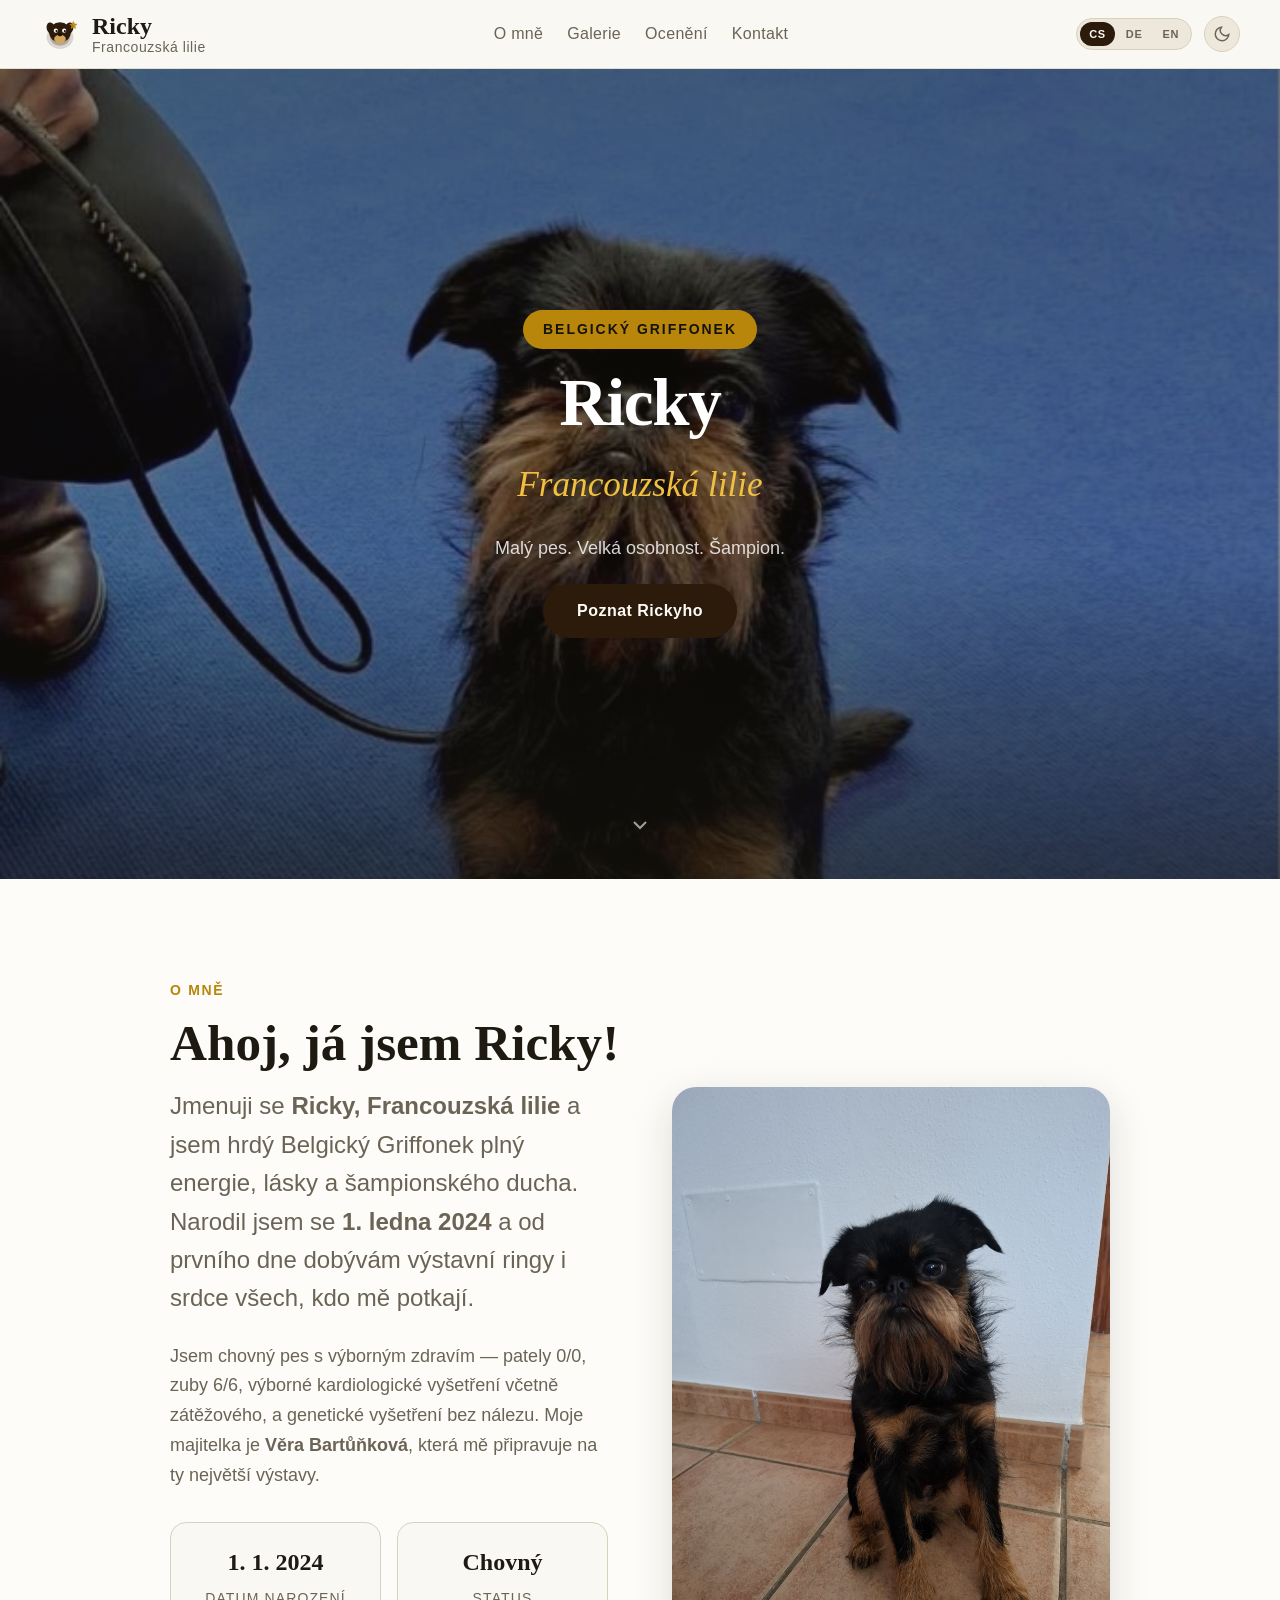
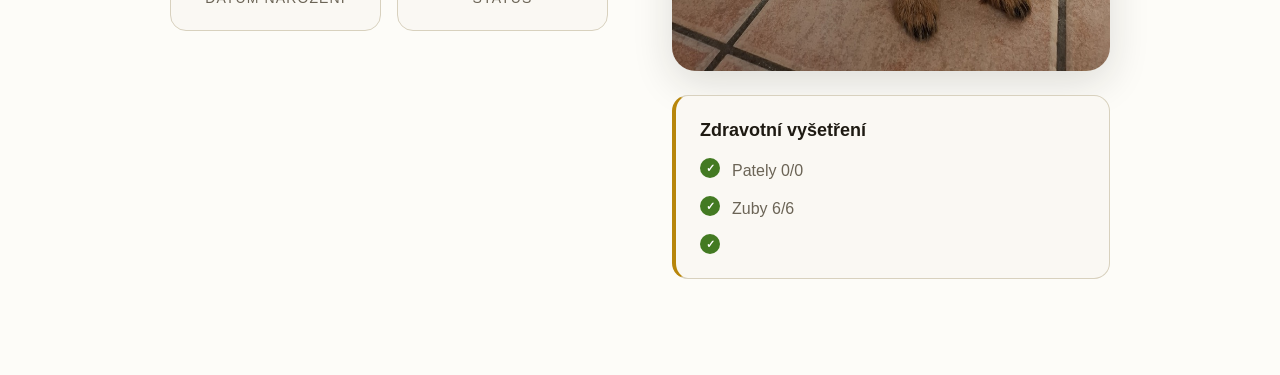
==== index.html @ a6c540e6 "Update index.html" ====
<!DOCTYPE html>
<html lang="cs" data-theme="light">
<head>
  <meta charset="UTF-8" />
  <meta name="viewport" content="width=device-width, initial-scale=1.0" />
  <title>Ricky – Francouzská lilie | Belgický Griffonek</title>
  <meta name="description" content="Ricky, Francouzská lilie – šampion Belgický Griffonek. Evropský vítěz mladých, Český juniorský šampion, Rakouský šampion." />
  <meta property="og:title" content="Ricky – Francouzská lilie" />
  <meta property="og:description" content="Belgický Griffonek | Šampion výstav | Majitel: Věra Bartůňková" />
  <meta property="og:image" content="images/ricky_show2.jpg" />

  <link href="https://api.fontshare.com/v2/css?f[]=chillax@300,400,500,600,700&f[]=satoshi@300,400,500,700&display=swap" rel="stylesheet" />
  <link rel="stylesheet" href="style.css" />
</head>
<body>

  <!-- ===== HEADER ===== -->
  <header class="site-header" id="top">
    <div class="header-inner">
      <a href="#top" class="logo" aria-label="Ricky – domů">
        <svg viewBox="0 0 48 48" fill="none" aria-hidden="true" width="40" height="40">
          <ellipse cx="24" cy="28" rx="16" ry="14" fill="var(--color-primary)" opacity="0.15"/>
          <ellipse cx="24" cy="28" rx="12" ry="10" fill="var(--color-primary)" opacity="0.25"/>
          <ellipse cx="13" cy="17" rx="5" ry="7" fill="var(--color-primary)" transform="rotate(-15 13 17)"/>
          <ellipse cx="35" cy="17" rx="5" ry="7" fill="var(--color-primary)" transform="rotate(15 35 17)"/>
          <ellipse cx="24" cy="22" rx="13" ry="12" fill="var(--color-primary)"/>
          <ellipse cx="24" cy="30" rx="7" ry="5" fill="var(--color-accent-light)"/>
          <circle cx="19" cy="20" r="2.5" fill="white"/>
          <circle cx="29" cy="20" r="2.5" fill="white"/>
          <circle cx="19.8" cy="20.5" r="1.3" fill="#1a0a00"/>
          <circle cx="29.8" cy="20.5" r="1.3" fill="#1a0a00"/>
          <ellipse cx="24" cy="25" rx="2.5" ry="1.8" fill="#1a0a00"/>
          <path d="M40 8 L41.5 11.5 L45 12 L42.5 14.5 L43 18 L40 16.2 L37 18 L37.5 14.5 L35 12 L38.5 11.5Z" fill="var(--color-gold)" opacity="0.9"/>
        </svg>
        <span class="logo-text">Ricky <span class="logo-sub">Francouzská lilie</span></span>
      </a>

      <nav class="main-nav" aria-label="Hlavní navigace">
        <a href="#o-mne" class="nav-link" data-i18n="nav_about">O mně</a>
        <a href="#galerie" class="nav-link" data-i18n="nav_gallery">Galerie</a>
        <a href="#oceneni" class="nav-link" data-i18n="nav_awards">Ocenění</a>
        <a href="#kontakt" class="nav-link" data-i18n="nav_contact">Kontakt</a>
      </nav>

      <div class="header-controls">
        <div class="lang-switcher" role="group" aria-label="Jazyk / Language">
          <button class="lang-btn active" data-lang="cs" aria-pressed="true">CS</button>
          <button class="lang-btn" data-lang="de" aria-pressed="false">DE</button>
          <button class="lang-btn" data-lang="en" aria-pressed="false">EN</button>
        </div>
        <button class="theme-toggle" data-theme-toggle aria-label="Přepnout tmavý režim">
          <svg width="18" height="18" viewBox="0 0 24 24" fill="none" stroke="currentColor" stroke-width="2"><path d="M21 12.79A9 9 0 1 1 11.21 3 7 7 0 0 0 21 12.79z"/></svg>
        </button>
        <button class="burger" id="burger" aria-label="Menu" aria-expanded="false" aria-controls="mobile-nav">
          <span></span><span></span><span></span>
        </button>
      </div>
    </div>

    <!-- Mobile nav -->
    <div class="mobile-nav" id="mobile-nav" hidden style="display:none">
      <a href="#o-mne" class="mobile-nav-link" data-i18n="nav_about">O mně</a>
      <a href="#galerie" class="mobile-nav-link" data-i18n="nav_gallery">Galerie</a>
      <a href="#oceneni" class="mobile-nav-link" data-i18n="nav_awards">Ocenění</a>
      <a href="#kontakt" class="mobile-nav-link" data-i18n="nav_contact">Kontakt</a>
      <div class="mobile-lang-switcher">
        <button class="lang-btn active" data-lang="cs" aria-pressed="true">CS</button>
        <button class="lang-btn" data-lang="de" aria-pressed="false">DE</button>
        <button class="lang-btn" data-lang="en" aria-pressed="false">EN</button>
      </div>
    </div>
  </header>

  <!-- ===== HERO ===== -->
  <section class="hero" aria-label="Úvodní sekce">
    <div class="hero-bg">
      <img src="images/ricky_show2.jpg" alt="Ricky – Belgický Griffonek na výstavě" class="hero-img" />
      <div class="hero-overlay"></div>
    </div>
    <div class="hero-content">
      <div class="hero-badge" data-i18n="hero_badge">Belgický Griffonek</div>
      <h1 class="hero-title">Ricky</h1>
      <p class="hero-subtitle" data-i18n="hero_subtitle">Francouzská lilie</p>
      <p class="hero-tagline" data-i18n="hero_tagline">Malý pes. Velká osobnost. Šampion.</p>
      <a href="#o-mne" class="btn btn-primary" data-i18n="hero_cta">Poznat Rickyho</a>
    </div>
    <div class="hero-scroll-hint">
      <svg width="24" height="24" viewBox="0 0 24 24" fill="none" stroke="currentColor" stroke-width="2"><polyline points="6 9 12 15 18 9"/></svg>
    </div>
  </section>

  <!-- ===== ABOUT ME ===== -->
  <section class="section about-section" id="o-mne">
    <div class="container">
      <div class="section-label" data-i18n="nav_about">O mně</div>
      <h2 class="section-title" data-i18n="about_title">Ahoj, já jsem Ricky!</h2>
      <div class="about-grid">
        <div class="about-text">
          <p class="about-intro" data-i18n="about_intro">Jmenuji se <strong>Ricky, Francouzská lilie</strong> a jsem hrdý Belgický Griffonek plný energie, lásky a šampionského ducha. Narodil jsem se <strong>1. ledna 2024</strong> a od prvního dne dobývám výstavní ringy i srdce všech, kdo mě potkají.</p>
          <p data-i18n="about_body">Jsem chovný pes s výborným zdravím — pately 0/0, zuby 6/6, výborné kardiologické vyšetření včetně zátěžového, a genetické vyšetření bez nálezu. Moje majitelka je <strong>Věra Bartůňková</strong>, která mě připravuje na ty největší výstavy.</p>
          <div class="stats-row">
            <div class="stat-card">
              <span class="stat-number">1. 1. 2024</span>
              <span class="stat-label" data-i18n="stat_born">Datum narození</span>
            </div>
            <div class="stat-card">
              <span class="stat-number">Chovný</span>
              <span class="stat-label" data-i18n="stat_breeding">Status</span>
            </div>
          </div>
        </div>
        <div class="about-media">
          <div class="about-img-wrap">
            <img src="images/ricky_home2.jpg" alt="Ricky doma" class="about-img" loading="lazy" />
          </div>
          <div class="about-health-card">
            <h3 data-i18n="health_title">Zdravotní vyšetření</h3>
            <ul class="health-list">
              <li><span class="health-icon">✓</span><span data-i18n="health_patella">Pately 0/0</span></li>
              <li><span class="health-icon">✓</span><span data-i18n="health_teeth">Zuby 6/6</span></li>
              <li><span class="health-icon">✓</span><span
---- style.css ----
/* ======================================================
   RICKY – Francouzská lilie
   Playful + Professional dog show site
   Palette: warm cream / deep black-tan / gold accent
   ====================================================== */

/* ---------- Design Tokens ---------- */
:root,
[data-theme='light'] {
  --text-xs:   clamp(0.75rem,  0.7rem + 0.25vw, 0.875rem);
  --text-sm:   clamp(0.875rem, 0.8rem + 0.35vw, 1rem);
  --text-base: clamp(1rem,     0.95rem + 0.25vw, 1.125rem);
  --text-lg:   clamp(1.125rem, 1rem + 0.75vw, 1.5rem);
  --text-xl:   clamp(1.5rem,   1.2rem + 1.25vw, 2.25rem);
  --text-2xl:  clamp(2rem,     1.2rem + 2.5vw, 3.5rem);
  --text-3xl:  clamp(2.5rem,   1rem + 4vw, 5rem);

  --space-1:  0.25rem;
  --space-2:  0.5rem;
  --space-3:  0.75rem;
  --space-4:  1rem;
  --space-5:  1.25rem;
  --space-6:  1.5rem;
  --space-8:  2rem;
  --space-10: 2.5rem;
  --space-12: 3rem;
  --space-16: 4rem;
  --space-20: 5rem;
  --space-24: 6rem;

  /* Warm cream palette inspired by the dog's coat */
  --color-bg:             #faf8f3;
  --color-surface:        #fdfcf8;
  --color-surface-2:      #f5f1e8;
  --color-surface-offset: #ede8db;
  --color-border:         #d8d1be;
  --color-divider:        #e4dece;

  --color-text:           #1e1a12;
  --color-text-muted:     #6b6456;
  --color-text-faint:     #b8b0a0;
  --color-text-inverse:   #fdfcf8;

  /* Deep rich brown-black (inspired by Griffon coat) */
  --color-primary:           #2c1a0a;
  --color-primary-hover:     #1a0d04;
  --color-primary-active:    #0d0602;
  --color-primary-highlight: #ece5d8;

  /* Gold accent (ribbons + trophies) */
  --color-gold:           #b8860b;
  --color-gold-light:     #f0c040;
  --color-accent-light:   #d4a55a;

  /* Success */
  --color-success:         #437a22;
  --color-error:           #a12c2c;

  --radius-sm:   0.375rem;
  --radius-md:   0.625rem;
  --radius-lg:   1rem;
  --radius-xl:   1.5rem;
  --radius-full: 9999px;

  --shadow-sm:  0 1px 3px rgba(30,26,18,0.08);
  --shadow-md:  0 4px 16px rgba(30,26,18,0.10);
  --shadow-lg:  0 12px 40px rgba(30,26,18,0.14);

  --transition: 200ms cubic-bezier(0.16,1,0.3,1);

  --content-narrow:  640px;
  --content-default: 1020px;
  --content-wide:    1280px;

  --font-display: 'Chillax', 'Georgia', serif;
  --font-body:    'Satoshi', 'Inter', sans-serif;

  --header-h: 68px;
}

[data-theme='dark'] {
  --color-bg:             #16130d;
  --color-surface:        #1d1a12;
  --color-surface-2:      #231f16;
  --color-surface-offset: #2a261b;
  --color-border:         #3a3526;
  --color-divider:        #2e2a1e;
  --color-text:           #e8e2d4;
  --color-text-muted:     #8a8070;
  --color-text-faint:     #564e3e;
  --color-text-inverse:   #16130d;
  --color-primary:           #e8c87a;
  --color-primary-hover:     #f0d896;
  --color-primary-active:    #f8e8b0;
  --color-primary-highlight: #2e2618;
  --color-gold:           #e8c050;
  --color-gold-light:     #f8d870;
  --color-accent-light:   #c8a060;
  --shadow-sm:  0 1px 3px rgba(0,0,0,0.3);
  --shadow-md:  0 4px 16px rgba(0,0,0,0.4);
  --shadow-lg:  0 12px 40px rgba(0,0,0,0.5);
}

@media (prefers-color-scheme: dark) {
  :root:not([data-theme]) {
    --color-bg:             #16130d;
    --color-surface:        #1d1a12;
    --color-surface-2:      #231f16;
    --color-surface-offset: #2a261b;
    --color-border:         #3a3526;
    --color-divider:        #2e2a1e;
    --color-text:           #e8e2d4;
    --color-text-muted:     #8a8070;
    --color-text-faint:     #564e3e;
    --color-text-inverse:   #16130d;
    --color-primary:           #e8c87a;
    --color-primary-hover:     #f0d896;
    --color-primary-highlight: #2e2618;
    --color-gold:           #e8c050;
    --color-gold-light:     #f8d870;
    --color-accent-light:   #c8a060;
  }
}

/* ---------- Base Reset ---------- */
*, *::before, *::after { box-sizing: border-box; margin: 0; padding: 0; }

html {
  -webkit-font-smoothing: antialiased;
  -moz-osx-font-smoothing: grayscale;
  text-rendering: optimizeLegibility;
  scroll-behavior: smooth;
  scroll-padding-top: var(--header-h);
}

body {
  min-height: 100dvh;
  line-height: 1.65;
  font-family: var(--font-body);
  font-size: var(--text-base);
  color: var(--color-text);
  background-color: var(--color-bg);
  transition: background-color 0.3s, color 0.3s;
}

img, picture, video { display: block; max-width: 100%; height: auto; }
ul[role='list'], ol[role='list'] { list-style: none; }
input, button, textarea, select { font: inherit; color: inherit; }
h1,h2,h3,h4,h5,h6 { text-wrap: balance; line-height: 1.18; font-family: var(--font-display); }
p, li, figcaption { text-wrap: pretty; max-width: 72ch; }
button { cursor: pointer; background: none; border: none; }

::selection { background: rgba(184,134,11,0.25); color: var(--color-text); }

:focus-visible {
  outline: 2px solid var(--color-gold);
  outline-offset: 3px;
  border-radius: var(--radius-sm);
}

a, button, input, textarea, select {
  transition: color var(--transition), background var(--transition),
              border-color var(--transition), box-shadow var(--transition),
              opacity var(--transition);
}

@media (prefers-reduced-motion: reduce) {
  *, *::before, *::after {
    animation-duration: 0.01ms !important;
    transition-duration: 0.01ms !important;
    scroll-behavior: auto !important;
  }
}

.sr-only {
  position: absolute; width: 1px; height: 1px; padding: 0;
  margin: -1px; overflow: hidden; clip: rect(0,0,0,0);
  white-space: nowrap; border-width: 0;
}

/* ---------- Layout ---------- */
.container {
  width: 100%;
  max-width: var(--content-default);
  margin-inline: auto;
  padding-inline: clamp(var(--space-4), 5vw, var(--space-10));
}
.container--narrow { max-width: var(--content-narrow); }

/* ---------- Buttons ---------- */
.btn {
  display: inline-flex;
  align-items: center;
  justify-content: center;
  gap: var(--space-2);
  padding: var(--space-3) var(--space-8);
  border-radius: var(--radius-full);
  font-family: var(--font-body);
  font-size: var(--text-sm);
  font-weight: 600;
  letter-spacing: 0.03em;
  text-decoration: none;
  cursor: pointer;
  border: 2px solid transparent;
  white-space: nowrap;
}
.btn-primary {
  background: var(--color-primary);
  color: var(--color-text-inverse);
  border-color: var(--color-primary);
}
[data-theme='dark'] .btn-primary {
  background: var(--color-gold);
  color: #16130d;
  border-color: var(--color-gold);
}
.btn-primary:hover {
  background: var(--color-primary-hover);
  border-color: var(--color-primary-hover);
  transform: translateY(-1px);
  box-shadow: var(--shadow-md);
}
.btn-full { width: 100%; }

/* ---------- Section Shared ---------- */
.section {
  padding-block: clamp(var(--space-16), 10vw, var(--space-24));
}

.section-label {
  display: inline-block;
  font-size: var(--text-xs);
  font-weight: 700;
  letter-spacing: 0.12em;
  text-transform: uppercase;
  color: var(--color-gold);
  margin-bottom: var(--space-3);
}

.section-title {
  font-family: var(--font-display);
  font-size: var(--text-2xl);
  font-weight: 700;
  color: var(--color-text);
  margin-bottom: var(--space-4);
  line-height: 1.12;
}

.section-subtitle {
  font-size: var(--text-base);
  color: var(--color-text-muted);
  max-width: 60ch;
  margin-bottom: var(--space-12);
}

/* ============================================================
   HEADER
   ============================================================ */
.site-header {
  position: sticky;
  top: 0;
  z-index: 100;
  background: color-mix(in srgb, var(--color-bg) 92%, transparent);
  backdrop-filter: blur(14px);
  -webkit-backdrop-filter: blur(14px);
  border-bottom: 1px solid var(--color-divider);
  transition: box-shadow var(--transition);
}

.header-inner {
  display: flex;
  align-items: center;
  justify-content: space-between;
  gap: var(--space-6);
  height: var(--header-h);
  max-width: var(--content-wide);
  margin-inline: auto;
  padding-inline: clamp(var(--space-4), 5vw, var(--space-10));
}

.logo {
  display: flex;
  align-items: center;
  gap: var(--space-3);
  text-decoration: none;
  color: var(--color-text);
  flex-shrink: 0;
}
.logo:hover { opacity: 0.8; }

.logo-text {
  display: flex;
  flex-direction: column;
  font-family: var(--font-display);
  font-size: var(--text-lg);
  font-weight: 700;
  line-height: 1.1;
}
.logo-sub {
  font-size: var(--text-xs);
  font-weight: 400;
  color: var(--color-text-muted);
  font-family: var(--font-body);
  letter-spacing: 0.04em;
}

.main-nav {
  display: flex;
  align-items: center;
  gap: var(--space-6);
}
.nav-link {
  font-size: var(--text-sm);
  font-weight: 500;
  color: var(--color-text-muted);
  text-decoration: none;
  letter-spacing: 0.02em;
}
.nav-link:hover { color: var(--color-text); }

.header-controls {
  display: flex;
  align-items: center;
  gap: var(--space-3);
  flex-shrink: 0;
}

/* Language switcher */
.lang-switcher {
  display: flex;
  background: var(--color-surface-offset);
  border-radius: var(--radius-full);
  padding: 3px;
  gap: 2px;
  border: 1px solid var(--color-border);
}
.lang-btn {
  font-size: 11px;
  font-weight: 700;
  letter-spacing: 0.06em;
  padding: 3px 9px;
  border-radius: var(--radius-full);
  color: var(--color-text-muted);
  background: transparent;
  cursor: pointer;
  border: none;
}
.lang-btn:hover { color: var(--color-text); }
.lang-btn.active {
  background: var(--color-primary);
  color: var(--color-text-inverse);
}
[data-theme='dark'] .lang-btn.active {
  background: var(--color-gold);
  color: #16130d;
}

/* Theme toggle */
.theme-toggle {
  width: 36px; height: 36px;
  display: flex; align-items: center; justify-content: center;
  border-radius: var(--radius-full);
  color: var(--color-text-muted);
  background: var(--color-surface-offset);
  border: 1px solid var(--color-border);
}
.theme-toggle:hover { color: var(--color-text); background: var(--color-surface-2); }

/* Burger */
.burger {
  display: none;
  flex-direction: column;
  justify-content: center;
  gap: 5px;
  width: 36px; height: 36px;
  padding: 6px;
  border-radius: var(--radius-md);
  background: var(--color-surface-offset);
  border: 1px solid var(--color-border);
}
.burger span {
  display: block;
  width: 100%;
  height: 2px;
  background: var(--color-text);
  border-radius: 2px;
  transition: transform 0.2s, opacity 0.2s;
}

/* Mobile nav */
.mobile-nav {
  display: flex;
  flex-direction: column;
  padding: var(--space-4) clamp(var(--space-4), 5vw, var(--space-10));
  border-top: 1px solid var(--color-divider);
  background: var(--color-surface);
  gap: var(--space-1);
}
.mobile-nav-link {
  font-size: var(--text-base);
  font-weight: 500;
  color: var(--color-text);
  text-decoration: none;
  padding-block: var(--space-3);
  border-bottom: 1px solid var(--color-divider);
}
.mobile-nav-link:last-child { border-bottom: none; }
.mobile-nav-link:hover { color: var(--color-gold); }

/* ============================================================
   HERO
   ============================================================ */
.hero {
  position: relative;
  min-height: 90vh;
  display: flex;
  align-items: center;
  justify-content: center;
  overflow: hidden;
  text-align: center;
}

.hero-bg {
  position: absolute;
  inset: 0;
  z-index: 0;
}
.hero-img {
  width: 100%;
  height: 100%;
  object-fit: cover;
  object-position: center 30%;
}
.hero-overlay {
  position: absolute;
  inset: 0;
  background: linear-gradient(
    to bottom,
    rgba(22,19,13,0.55) 0%,
    rgba(22,19,13,0.45) 60%,
    rgba(22,19,13,0.75) 100%
  );
}

.hero-content {
  position: relative;
  z-index: 1;
  display: flex;
  flex-direction: column;
  align-items: center;
  gap: var(--space-5);
  padding-inline: var(--space-6);
  max-width: 720px;
}

.hero-badge {
  display: inline-block;
  background: var(--color-gold);
  color: #16130d;
  font-size: var(--text-xs);
  font-weight: 700;
  letter-spacing: 0.14em;
  text-transform: uppercase;
  padding: var(--space-2) var(--space-5);
  border-radius: var(--radius-full);
}

.hero-title {
  font-family: var(--font-display);
  font-size: var(--text-3xl);
  font-weight: 700;
  color: #fff;
  letter-spacing: -0.02em;
  line-height: 1;
}

.hero-subtitle {
  font-family: var(--font-display);
  font-size: var(--text-xl);
  color: var(--color-gold-light);
  font-weight: 400;
  font-style: italic;
}

.hero-tagline {
  font-size: var(--text-base);
  color: rgba(255,255,255,0.82);
  max-width: 40ch;
}

.hero-scroll-hint {
  position: absolute;
  bottom: var(--space-8);
  left: 50%;
  transform: translateX(-50%);
  color: rgba(255,255,255,0.6);
  animation: bounce 2s ease-in-out infinite;
  z-index: 1;
}

@keyframes bounce {
  0%, 100% { transform: translateX(-50%) translateY(0); }
  50% { transform: translateX(-50%) translateY(8px); }
}

/* ============================================================
   ABOUT
   ============================================================ */
.about-section { background: var(--color-surface); }

.about-grid {
  display: grid;
  grid-template-columns: 1fr 1fr;
  gap: clamp(var(--space-8), 5vw, var(--space-16));
  align-items: start;
}

.about-intro {
  font-size: var(--text-lg);
  color: var(--color-text);
  margin-bottom: var(--space-6);
  line-height: 1.6;
}

.about-text > p { 
  color: var(--color-text-muted);
  margin-bottom: var(--space-6);
}

.stats-row {
  display: flex;
  gap: var(--space-4);
  flex-wrap: wrap;
  margin-top: var(--space-8);
}
.stat-card {
  flex: 1;
  min-width: 130px;
  display: flex;
  flex-direction: column;
  gap: var(--space-1);
  padding: var(--space-5) var(--space-4);
  background: var(--color-bg);
  border: 1px solid var(--color-border);
  border-radius: var(--radius-lg);
  text-align: center;
}
.stat-number {
  font-family: var(--font-display);
  font-size: var(--text-lg);
  font-weight: 700;
  color: var(--color-text);
}
.stat-label {
  font-size: var(--text-xs);
  color: var(--color-text-muted);
  text-transform: uppercase;
  letter-spacing: 0.08em;
}

.about-img-wrap {
  border-radius: var(--radius-xl);
  overflow: hidden;
  box-shadow: var(--shadow-lg);
  aspect-ratio: 3/4;
}
.about-img {
  width: 100%;
  height: 100%;
  object-fit: cover;
}

.about-health-card {
  margin-top: var(--space-6);
  padding: var(--space-6);
  background: var(--color-bg);
  border: 1px solid var(--color-border);
  border-radius: var(--radius-lg);
  border-left: 4px solid var(--color-gold);
}
.about-health-card h3 {
  font-size: var(--text-base);
  font-weight: 700;
  margin-bottom: var(--space-4);
  font-family: var(--font-body);
}
.health-list {
  display: flex;
  flex-direction: column;
  gap: var(--space-3);
}
.health-list li {
  display: flex;
  align-items: flex-start;
  gap: var(--space-3);
  font-size: var(--text-sm);
  color: var(--color-text-muted);
  max-width: none;
}
.health-icon {
  display: inline-flex;
  align-items: center;
  justify-content: center;
  width: 20px;
  height: 20px;
  background: var(--color-success);
  color: white;
  border-radius: var(--radius-full);
  font-size: 11px;
  font-weight: 700;
  flex-shrink: 0;
}

/* ============================================================
   GALLERY
   ============================================================ */
.gallery-section {
  background: var(--color-bg);
}

.gallery-section > .container {
  margin-bottom: var(--space-10);
}

.gallery-grid {
  display: grid;
  grid-template-columns: repeat(4, 1fr);
  grid-auto-rows: 280px;
  gap: var(--space-3);
  padding-inline: clamp(var(--space-4), 5vw, var(--space-10));
  max-width: var(--content-wide);
  margin-inline: auto;
}

.gallery-item {
  position: relative;
  overflow: hidden;
  border-radius: var(--radius-lg);
  cursor: pointer;
  background: var(--color-surface-offset);
}
.gallery-item img {
  width: 100%;
  height: 100%;
  object-fit: cover;
  transition: transform 0.5s cubic-bezier(0.16,1,0.3,1);
}
.gallery-item:hover img { transform: scale(1.06); }

.gallery-item figcaption {
  position: absolute;
  bottom: 0;
  left: 0;
  right: 0;
  padding: var(--space-3) var(--space-4);
  background: linear-gradient(to top, rgba(22,19,13,0.85), transparent);
  color: #fff;
  font-size: var(--text-xs);
  font-weight: 500;
  letter-spacing: 0.04em;
  opacity: 0;
  transform: translateY(6px);
  transition: opacity 0.25s, transform 0.25s;
  max-width: none;
}
.gallery-item:hover figcaption { opacity: 1; transform: translateY(0); }

.gallery-item--large {
  grid-column: span 2;
  grid-row: span 2;
}
.gallery-item--wide {
  grid-column: span 2;
}

/* ============================================================
   AWARDS
   ============================================================ */
.awards-section { background: var(--color-surface); }

.awards-layout {
  display: grid;
  grid-template-columns: 1fr 1fr;
  gap: clamp(var(--space-8), 5vw, var(--space-16));
  align-items: start;
  margin-bottom: var(--space-12);
}

.awards-sub-title {
  font-family: var(--font-body);
  font-size: var(--text-sm);
  font-weight: 700;
  letter-spacing: 0.1em;
  text-transform: uppercase;
  color: var(--color-text-muted);
  margin-bottom: var(--space-6);
}

/* Champion title cards */
.title-cards {
  display: flex;
  flex-direction: column;
  gap: var(--space-4);
}

.title-card {
  display: flex;
  align-items: center;
  gap: var(--space-4);
  padding: var(--space-5) var(--space-6);
  border-radius: var(--radius-lg);
  background: var(--color-bg);
  border: 1px solid var(--color-border);
  transition: box-shadow var(--transition), transform var(--transition);
}
.title-card:hover { box-shadow: var(--shadow-md); transform: translateY(-2px); }

.title-card--gold {
  border-left: 4px solid var(--color-gold);
}
.title-card--silver {
  border-left: 4px solid var(--color-text-faint);
}

.title-icon { font-size: 1.8rem; flex-shrink: 0; }
.title-info { display: flex; flex-direction: column; gap: 2px; flex: 1; }

.title-name {
  font-family: var(--font-display);
  font-size: var(--text-base);
  font-weight: 700;
  color: var(--color-text);
  margin-bottom: 2px;
}
.title-org {
  font-size: var(--text-xs);
  color: var(--color-text-muted);
}

a.title-card--clickable {
  text-decoration: none;
  cursor: pointer;
  flex-wrap: wrap;
}
a.title-card--clickable:hover {
  border-color: var(--color-gold);
  background: var(--color-primary-highlight);
}
.title-diploma-hint {
  margin-left: auto;
  font-size: var(--text-xs);
  color: var(--color-gold);
  font-weight: 600;
  white-space: nowrap;
  opacity: 0;
  transition: opacity var(--transition);
}
a.title-card--clickable:hover .title-diploma-hint {
  opacity: 1;
}

/* Award count grid */
.award-counts {
  display: grid;
  grid-template-columns: repeat(3, 1fr);
  gap: var(--space-3);
}

.award-count-item {
  display: flex;
  flex-direction: column;
  align-items: center;
  justify-content: center;
  padding: var(--space-5) var(--space-3);
  background: var(--color-bg);
  border: 1px solid var(--color-border);
  border-radius: var(--radius-lg);
  text-align: center;
  gap: var(--space-1);
  transition: box-shadow var(--transition), transform var(--transition);
}
.award-count-item:hover { box-shadow: var(--shadow-md); transform: translateY(-2px); }

.award-count-item--highlight {
  background: linear-gradient(135deg, var(--color-primary), color-mix(in srgb, var(--color-primary) 80%, var(--color-gold)));
  border-color: var(--color-primary);
}
[data-theme='dark'] .award-count-item--highlight {
  background: linear-gradient(135deg, var(--color-gold), var(--color-gold-light));
}
.award-count-item--highlight .award-count-number,
.award-count-item--highlight .award-count-label {
  color: var(--color-text-inverse);
}
[data-theme='dark'] .award-count-item--highlight .award-count-number,
[data-theme='dark'] .award-count-item--highlight .award-count-label {
  color: #16130d;
}

.award-count-number {
  font-family: var(--font-display);
  font-size: var(--text-xl);
  font-weight: 700;
  color: var(--color-gold);
  line-height: 1;
}
.award-count-item--highlight .award-count-number {
  color: var(--color-text-inverse);
}
.award-count-label {
  font-size: var(--text-xs);
  font-weight: 700;
  color: var(--color-text-muted);
  letter-spacing: 0.06em;
}

/* Trophy photo */
.trophy-photo-wrap {
  border-radius: var(--radius-xl);
  overflow: hidden;
  box-shadow: var(--shadow-lg);
  max-height: 480px;
}
.trophy-photo {
  width: 100%;
  height: 100%;
  object-fit: cover;
  object-position: center top;
}

/* ============================================================
   CONTACT
   ============================================================ */
.contact-section { background: var(--color-bg); }

.contact-form {
  display: flex;
  flex-direction: column;
  gap: var(--space-5);
  margin-top: var(--space-2);
}

.form-row {
  display: grid;
  grid-template-columns: 1fr 1fr;
  gap: var(--space-5);
}

.form-group {
  display: flex;
  flex-direction: column;
  gap: var(--space-2);
}

.form-group label {
  font-size: var(--text-sm);
  font-weight: 600;
  color: var(--color-text);
  letter-spacing: 0.02em;
}

.form-group input,
.form-group textarea {
  padding: var(--space-4) var(--space-5);
  background: var(--color-surface);
  border: 1px solid var(--color-border);
  border-radius: var(--radius-md);
  font-size: var(--text-base);
  color: var(--color-text);
  width: 100%;
  resize: vertical;
}
.form-group input:focus,
.form-group textarea:focus {
  outline: 2px solid var(--color-gold);
  outline-offset: 2px;
  border-color: var(--color-gold);
}
.form-group input::placeholder,
.form-group textarea::placeholder {
  color: var(--color-text-faint);
}
.form-group input.invalid,
.form-group textarea.invalid {
  border-color: var(--color-error);
}

.field-error {
  font-size: var(--text-xs);
  color: var(--color-error);
  display: none;
}
.form-group:has(input.invalid) .field-error,
.form-group:has(textarea.invalid) .field-error {
  display: block;
}

.form-success {
  padding: var(--space-5);
  background: color-mix(in srgb, var(--color-success) 12%, var(--color-bg));
  border: 1px solid var(--color-success);
  border-radius: var(--radius-md);
  font-size: var(--text-sm);
  font-weight: 600;
  color: var(--color-success);
  text-align: center;
}

/* ============================================================
   FOOTER
   ============================================================ */
.site-footer {
  background: var(--color-primary);
  color: var(--color-text-inverse);
  padding-block: var(--space-10);
}
[data-theme='dark'] .site-footer {
  background: var(--color-surface);
  border-top: 1px solid var(--color-border);
  color: var(--color-text);
}

.footer-inner {
  display: flex;
  flex-direction: column;
  align-items: center;
  gap: var(--space-3);
  text-align: center;
}

.footer-brand {
  display: flex;
  flex-direction: column;
  align-items: center;
  gap: var(--space-1);
}

.footer-name {
  font-family: var(--font-display);
  font-size: var(--text-xl);
  font-weight: 700;
  color: var(--color-gold);
}
[data-theme='dark'] .footer-name { color: var(--color-gold); }

.footer-subtitle {
  font-size: var(--text-sm);
  opacity: 0.7;
}

.footer-owner {
  font-size: var(--text-sm);
  opacity: 0.8;
}

.footer-copy {
  font-size: var(--text-xs);
  opacity: 0.55;
  max-width: none;
}

/* ============================================================
   LIGHTBOX
   ============================================================ */
.lightbox {
  position: fixed;
  inset: 0;
  z-index: 999;
  background: rgba(16,13,8,0.96);
  display: flex;
  align-items: center;
  justify-content: center;
  opacity: 0;
  pointer-events: none;
  transition: opacity 0.25s;
}
.lightbox.open {
  opacity: 1;
  pointer-events: all;
}
.lightbox img {
  max-width: 90vw;
  max-height: 88vh;
  object-fit: contain;
  border-radius: var(--radius-lg);
}
.lightbox-close {
  position: absolute;
  top: var(--space-5);
  right: var(--space-5);
  background: rgba(255,255,255,0.12);
  border: none;
  color: #fff;
  width: 44px;
  height: 44px;
  border-radius: var(--radius-full);
  font-size: 1.4rem;
  display: flex;
  align-items: center;
  justify-content: center;
  cursor: pointer;
}
.lightbox-close:hover { background: rgba(255,255,255,0.24); }

/* ============================================================
   RESPONSIVE
   ============================================================ */
@media (max-width: 900px) {
  .main-nav { display: none; }
  .burger { display: flex; }

  .about-grid { grid-template-columns: 1fr; }
  .about-media { order: -1; }
  .about-img-wrap { aspect-ratio: 4/3; }

  .awards-layout { grid-template-columns: 1fr; }

  .gallery-grid {
    grid-template-columns: repeat(2, 1fr);
    grid-auto-rows: 220px;
  }
  .gallery-item--large { grid-column: span 2; grid-row: span 1; }
  .gallery-item--wide  { grid-column: span 2; }
}

@media (max-width: 600px) {
  .gallery-grid {
    grid-template-columns: 1fr 1fr;
    grid-auto-rows: 180px;
  }
  .gallery-item--large { grid-column: span 2; }
  .gallery-item--wide  { grid-column: span 2; }

  .form-row { grid-template-columns: 1fr; }

  .award-counts { grid-template-columns: repeat(3, 1fr); }

  .stats-row { flex-direction: column; }

  .hero-title { font-size: clamp(2.5rem, 10vw, 4rem); }
}

/* ============================================================
   SCROLL REVEAL
   ============================================================ */
.reveal {
  opacity: 0;
  transform: translateY(28px);
  transition: opacity 0.65s cubic-bezier(0.16,1,0.3,1), transform 0.65s cubic-bezier(0.16,1,0.3,1);
}
.reveal.visible {
  opacity: 1;
  transform: none;
}
.reveal-delay-1 { transition-delay: 0.1s; }
.reveal-delay-2 { transition-delay: 0.2s; }
.reveal-delay-3 { transition-delay: 0.3s; }
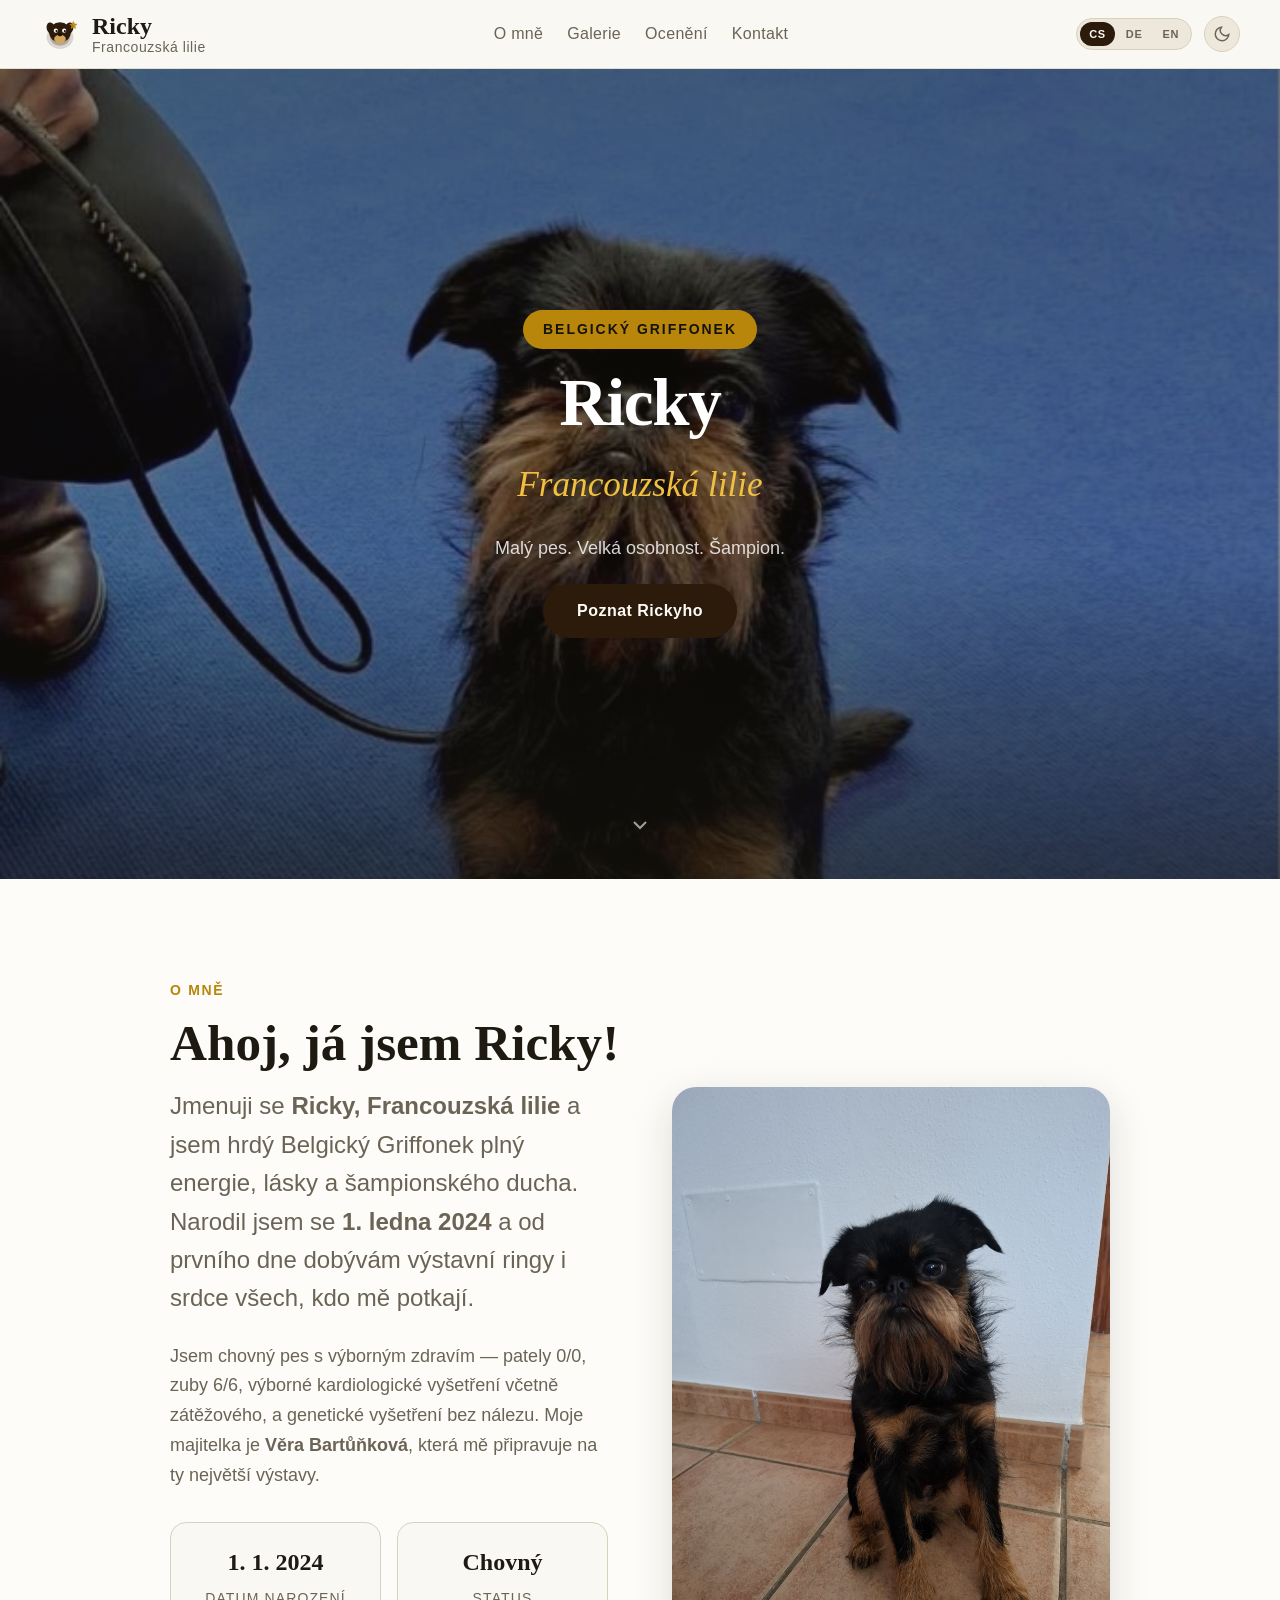
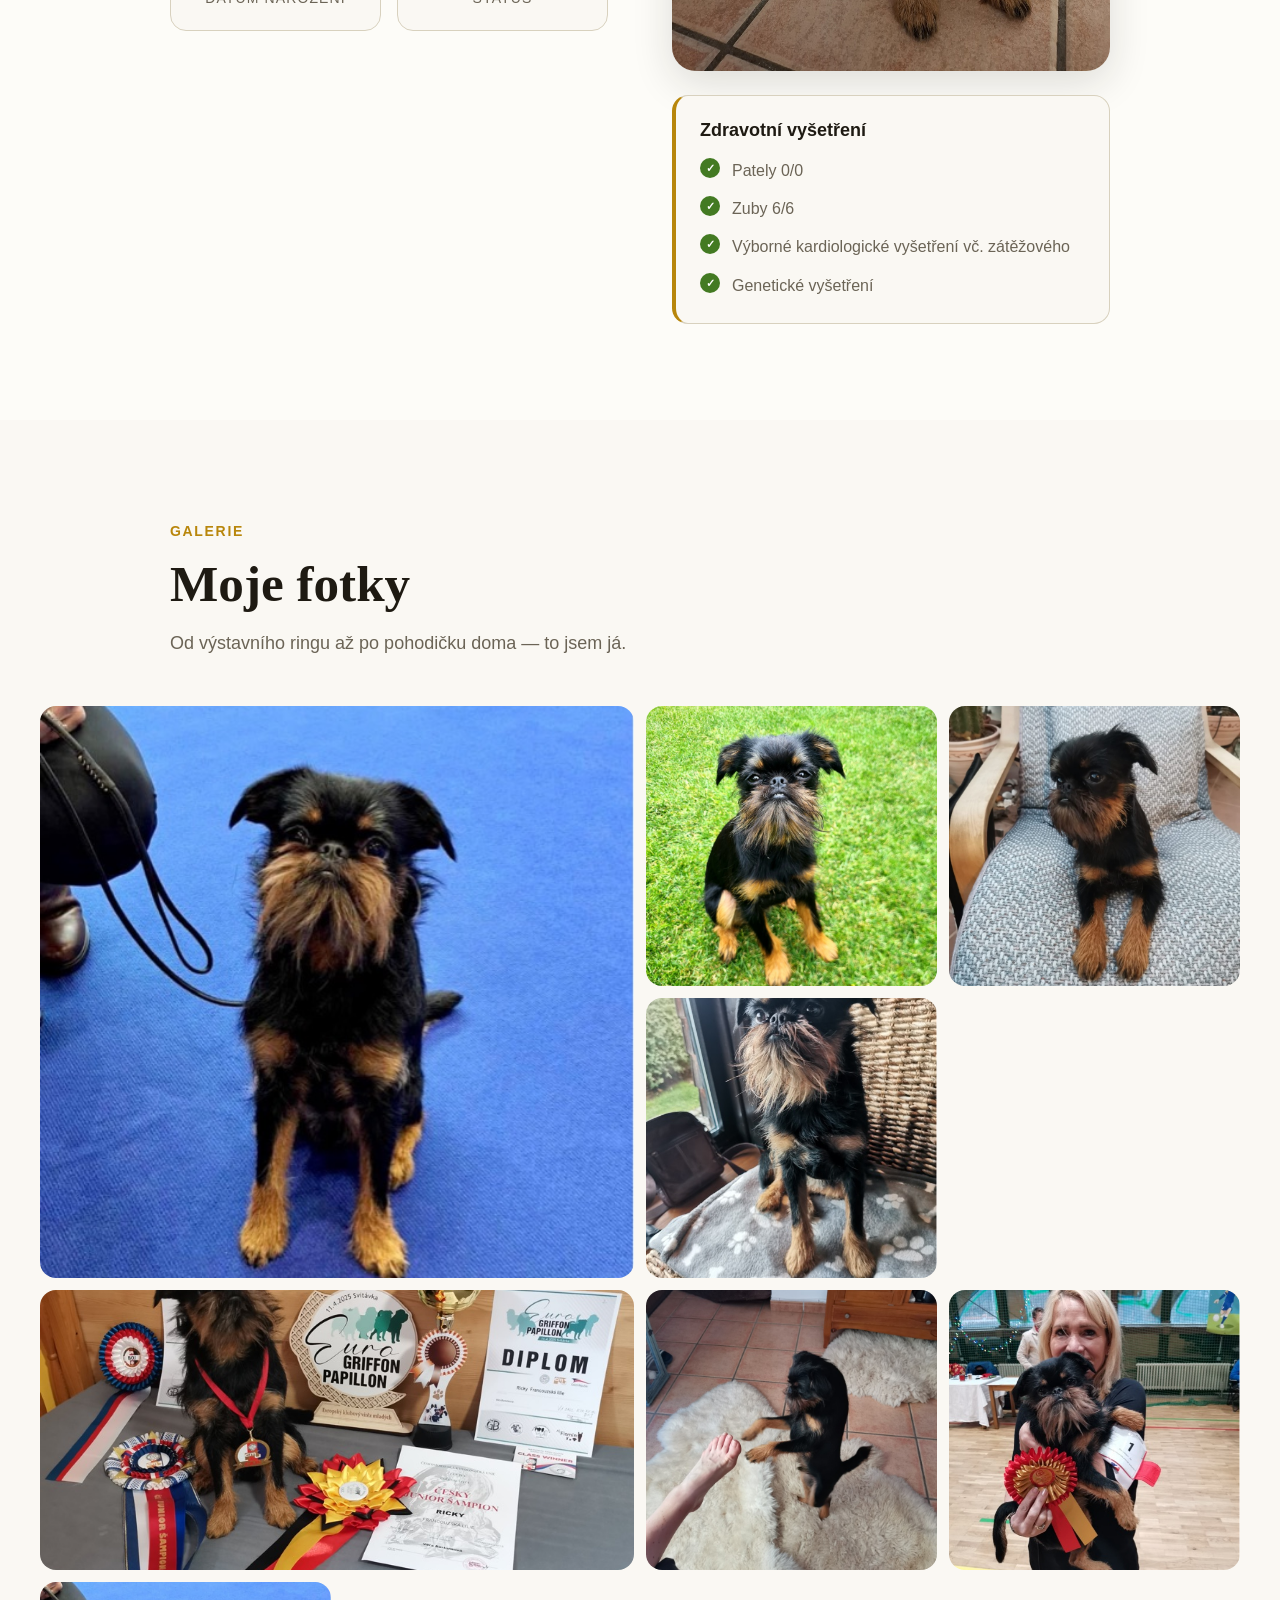
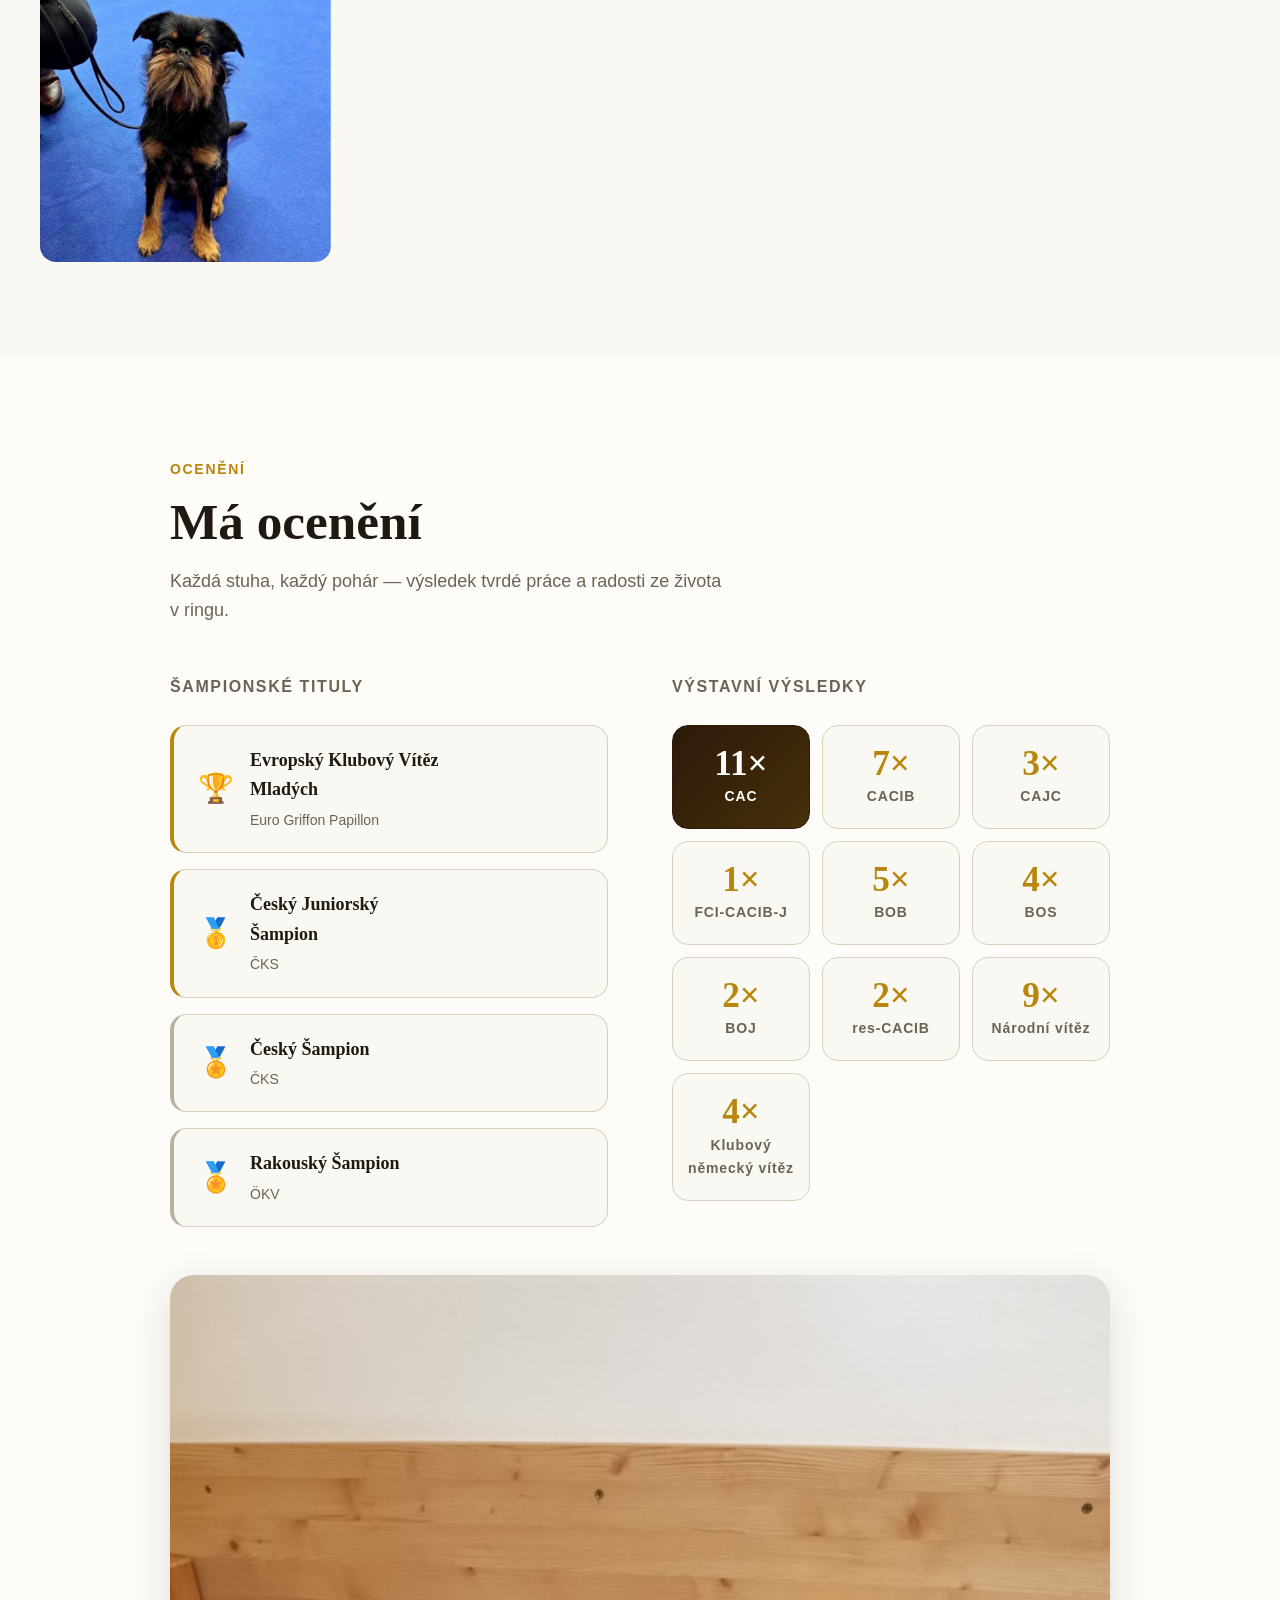
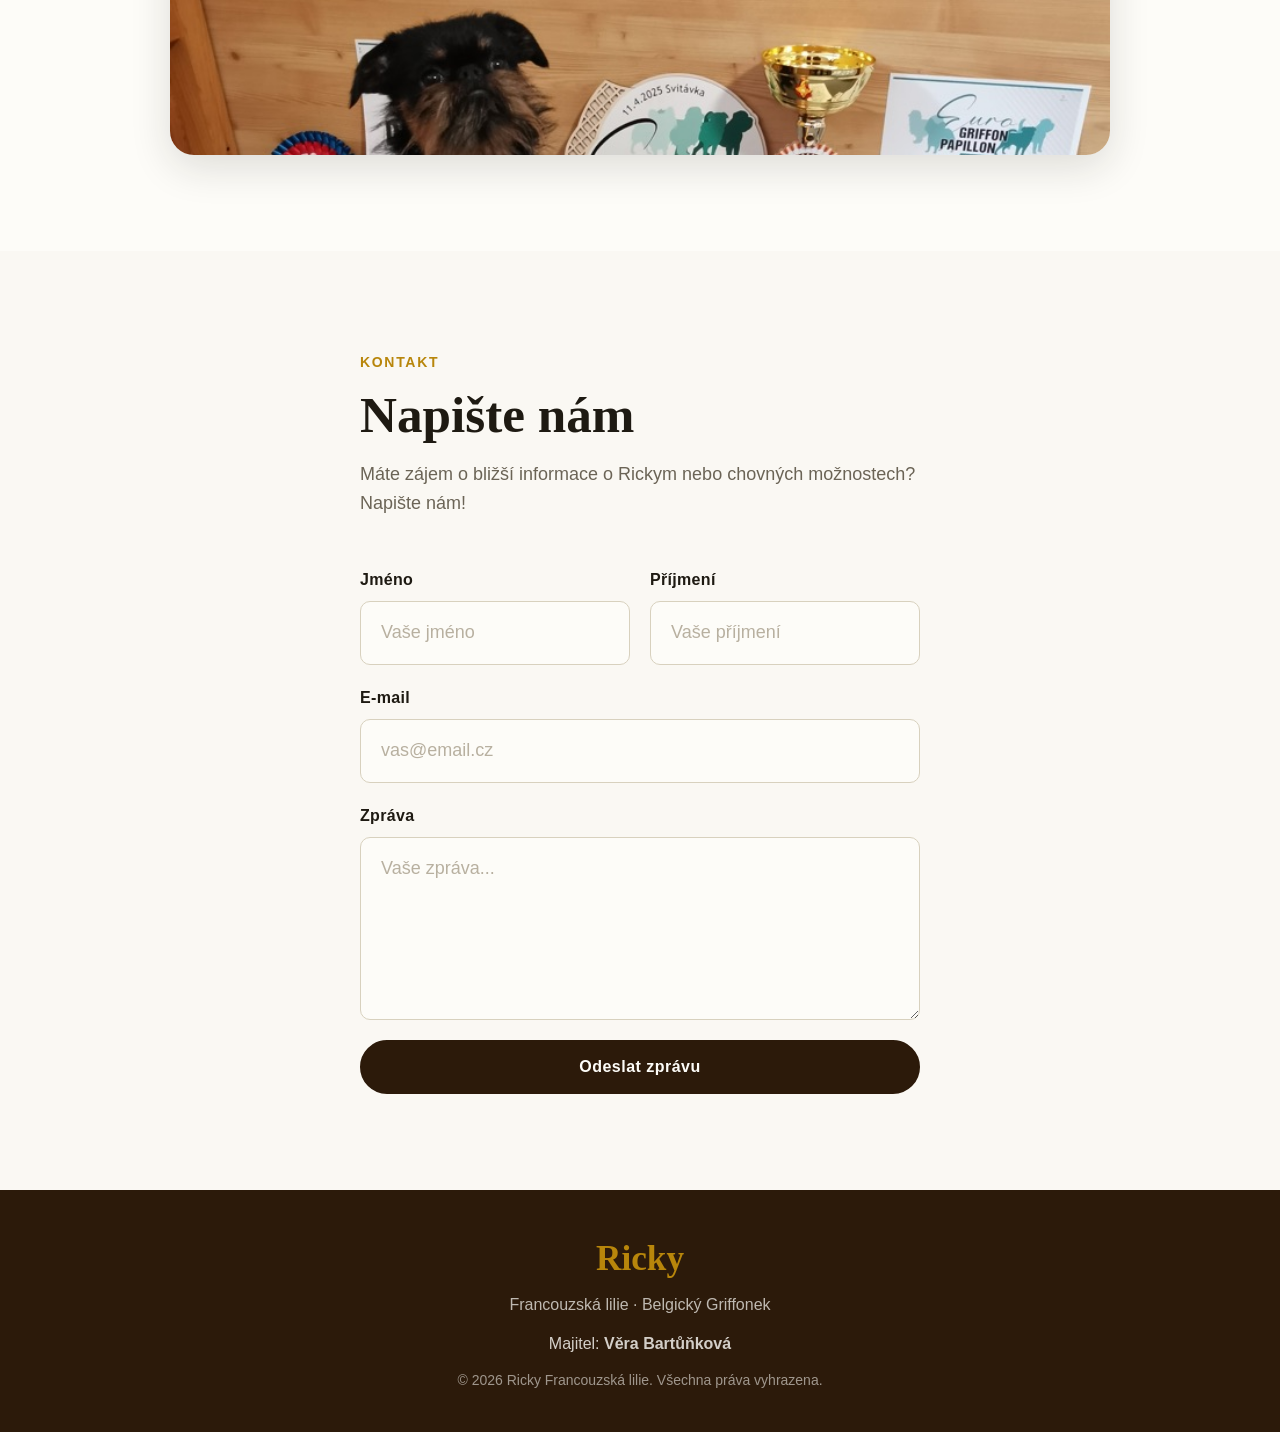
==== commit f20fffaa: "Update index.html" ====
--- a/index.html
+++ b/index.html
@@ -118,4 +118,212 @@
             <ul class="health-list">
               <li><span class="health-icon">✓</span><span data-i18n="health_patella">Pately 0/0</span></li>
               <li><span class="health-icon">✓</span><span data-i18n="health_teeth">Zuby 6/6</span></li>
-              <li><span class="health-icon">✓</span><span
+              <li><span class="health-icon">✓</span><span data-i18n="health_cardio">Výborné kardiologické vyšetření vč. zátěžového</span></li>
+              <li><span class="health-icon">✓</span><span data-i18n="health_genetic">Genetické vyšetření</span></li>
+            </ul>
+          </div>
+        </div>
+      </div>
+    </div>
+  </section>
+
+  <!-- ===== GALLERY ===== -->
+  <section class="section gallery-section" id="galerie">
+    <div class="container">
+      <div class="section-label" data-i18n="nav_gallery">Galerie</div>
+      <h2 class="section-title" data-i18n="gallery_title">Moje fotky</h2>
+      <p class="section-subtitle" data-i18n="gallery_subtitle">Od výstavního ringu až po pohodičku doma — to jsem já.</p>
+    </div>
+    <div class="gallery-grid">
+      <figure class="gallery-item gallery-item--large">
+        <img src="images/ricky_show1.jpg" alt="Ricky na výstavě – boční pohled" loading="lazy" />
+        <figcaption data-i18n="gallery_cap1">Na výstavě</figcaption>
+      </figure>
+      <figure class="gallery-item">
+        <img src="images/ricky_garden.jpg" alt="Ricky na zahradě" loading="lazy" />
+        <figcaption data-i18n="gallery_cap2">Na zahradě</figcaption>
+      </figure>
+      <figure class="gallery-item">
+        <img src="images/ricky_chair.jpg" alt="Ricky na křesle" loading="lazy" />
+        <figcaption data-i18n="gallery_cap3">Moje oblíbené místo</figcaption>
+      </figure>
+      <figure class="gallery-item">
+        <img src="images/ricky_home1.jpg" alt="Ricky doma" loading="lazy" />
+        <figcaption data-i18n="gallery_cap4">Doma</figcaption>
+      </figure>
+      <figure class="gallery-item gallery-item--wide">
+        <img src="images/ricky_trophies.jpg" alt="Ricky s trofejemi a diplomy" loading="lazy" />
+        <figcaption data-i18n="gallery_cap5">Moje sbírka trofejí</figcaption>
+      </figure>
+      <figure class="gallery-item">
+        <img src="images/ricky_trick.jpg" alt="Ricky dává pac" loading="lazy" />
+        <figcaption data-i18n="gallery_cap6">Dávám pac!</figcaption>
+      </figure>
+      <figure class="gallery-item">
+        <img src="images/ricky_award1.jpg" alt="Ricky s majitelkou a cenou" loading="lazy" />
+        <figcaption data-i18n="gallery_cap7">S majitelkou po výhře</figcaption>
+      </figure>
+      <figure class="gallery-item">
+        <img src="images/ricky_show2.jpg" alt="Ricky na výstavišti" loading="lazy" />
+        <figcaption data-i18n="gallery_cap8">Připraven na ring</figcaption>
+      </figure>
+    </div>
+  </section>
+
+  <!-- ===== AWARDS ===== -->
+  <section class="section awards-section" id="oceneni">
+    <div class="container">
+      <div class="section-label" data-i18n="nav_awards">Ocenění</div>
+      <h2 class="section-title" data-i18n="awards_title">Má ocenění</h2>
+      <p class="section-subtitle" data-i18n="awards_subtitle">Každá stuha, každý pohár — výsledek tvrdé práce a radosti ze života v ringu.</p>
+
+      <div class="awards-layout">
+        <div>
+          <p class="awards-sub-title" data-i18n="awards_titles_heading">Šampionské tituly</p>
+          <div class="title-cards">
+            <a href="diplomy/evropsky_vitez_mladych.pdf" target="_blank" class="title-card title-card--gold title-card--clickable" rel="noopener">
+              <div class="title-icon">🏆</div>
+              <div class="title-info">
+                <div class="title-name" data-i18n="title_european">Evropský Klubový Vítěz Mladých</div>
+                <div class="title-org">Euro Griffon Papillon</div>
+              </div>
+              <div class="title-diploma-hint">Zobrazit diplom →</div>
+            </a>
+            <a href="diplomy/cesky_juniorsky_sampion.pdf" target="_blank" class="title-card title-card--gold title-card--clickable" rel="noopener">
+              <div class="title-icon">🥇</div>
+              <div class="title-info">
+                <div class="title-name" data-i18n="title_czech_junior">Český Juniorský Šampion</div>
+                <div class="title-org">ČKS</div>
+              </div>
+              <div class="title-diploma-hint">Zobrazit diplom →</div>
+            </a>
+            <a href="diplomy/vitez_specialni_vystavy.pdf" target="_blank" class="title-card title-card--silver title-card--clickable" rel="noopener">
+              <div class="title-icon">🏅</div>
+              <div class="title-info">
+                <div class="title-name" data-i18n="title_czech_champion">Český Šampion</div>
+                <div class="title-org">ČKS</div>
+              </div>
+              <div class="title-diploma-hint">Zobrazit diplom →</div>
+            </a>
+            <a href="diplomy/rakousky_juniorsky_sampion.pdf" target="_blank" class="title-card title-card--silver title-card--clickable" rel="noopener">
+              <div class="title-icon">🏅</div>
+              <div class="title-info">
+                <div class="title-name" data-i18n="title_austrian">Rakouský Šampion</div>
+                <div class="title-org">ÖKV</div>
+              </div>
+              <div class="title-diploma-hint">Zobrazit diplom →</div>
+            </a>
+          </div>
+        </div>
+
+        <div>
+          <p class="awards-sub-title" data-i18n="awards_results_heading">Výstavní výsledky</p>
+          <div class="award-counts">
+            <div class="award-count-item award-count-item--highlight">
+              <span class="award-count-number">11×</span>
+              <span class="award-count-label">CAC</span>
+            </div>
+            <div class="award-count-item">
+              <span class="award-count-number">7×</span>
+              <span class="award-count-label">CACIB</span>
+            </div>
+            <div class="award-count-item">
+              <span class="award-count-number">3×</span>
+              <span class="award-count-label">CAJC</span>
+            </div>
+            <div class="award-count-item">
+              <span class="award-count-number">1×</span>
+              <span class="award-count-label">FCI-CACIB-J</span>
+            </div>
+            <div class="award-count-item">
+              <span class="award-count-number">5×</span>
+              <span class="award-count-label">BOB</span>
+            </div>
+            <div class="award-count-item">
+              <span class="award-count-number">4×</span>
+              <span class="award-count-label">BOS</span>
+            </div>
+            <div class="award-count-item">
+              <span class="award-count-number">2×</span>
+              <span class="award-count-label">BOJ</span>
+            </div>
+            <div class="award-count-item">
+              <span class="award-count-number">2×</span>
+              <span class="award-count-label">res-CACIB</span>
+            </div>
+            <div class="award-count-item">
+              <span class="award-count-number">9×</span>
+              <span class="award-count-label" data-i18n="award_national">Národní vítěz</span>
+            </div>
+            <div class="award-count-item">
+              <span class="award-count-number">4×</span>
+              <span class="award-count-label">Klubový německý vítěz</span>
+            </div>
+          </div>
+        </div>
+      </div>
+
+      <div class="trophy-photo-wrap">
+        <img src="images/ricky_trophies.jpg" alt="Ricky se všemi svými trofejemi a diplomy" class="trophy-photo" loading="lazy" />
+      </div>
+    </div>
+  </section>
+
+  <!-- ===== CONTACT ===== -->
+  <section class="section contact-section" id="kontakt">
+    <div class="container container--narrow">
+      <div class="section-label" data-i18n="nav_contact">Kontakt</div>
+      <h2 class="section-title" data-i18n="contact_title">Napište nám</h2>
+      <p class="section-subtitle" data-i18n="contact_subtitle">Máte zájem o bližší informace o Rickym nebo chovných možnostech? Napište nám!</p>
+
+      <form class="contact-form" id="contactForm" action="https://formspree.io/f/xpwzgnjv" method="POST">
+        <input type="hidden" name="_subject" value="Zpráva z webu – Ricky Francouzská lilie" />
+        <div class="form-row">
+          <div class="form-group">
+            <label for="firstName" data-i18n="form_first_name">Jméno</label>
+            <input type="text" id="firstName" name="firstName" required
+              data-placeholder="form_first_name_ph" placeholder="Vaše jméno" />
+            <span class="field-error" data-i18n="form_required">Toto pole je povinné</span>
+          </div>
+          <div class="form-group">
+            <label for="lastName" data-i18n="form_last_name">Příjmení</label>
+            <input type="text" id="lastName" name="lastName" required
+              data-placeholder="form_last_name_ph" placeholder="Vaše příjmení" />
+            <span class="field-error" data-i18n="form_required">Toto pole je povinné</span>
+          </div>
+        </div>
+        <div class="form-group">
+          <label for="email" data-i18n="form_email">E-mail</label>
+          <input type="email" id="email" name="email" required
+            data-placeholder="form_email_ph" placeholder="vas@email.cz" />
+          <span class="field-error" data-i18n="form_email_invalid">Zadejte platnou e-mailovou adresu</span>
+        </div>
+        <div class="form-group">
+          <label for="message" data-i18n="form_message">Zpráva</label>
+          <textarea id="message" name="message" rows="5" required
+            data-placeholder="form_message_ph" placeholder="Vaše zpráva..."></textarea>
+          <span class="field-error" data-i18n="form_required">Toto pole je povinné</span>
+        </div>
+        <button type="submit" class="btn btn-primary btn-full" data-i18n="form_submit">Odeslat zprávu</button>
+      </form>
+      <div class="form-success" id="formSuccess" hidden>
+        <span data-i18n="form_success_msg">Děkujeme! Vaše zpráva byla odeslána.</span>
+      </div>
+    </div>
+  </section>
+
+  <!-- ===== FOOTER ===== -->
+  <footer class="site-footer">
+    <div class="container footer-inner">
+      <div class="footer-brand">
+        <span class="footer-name">Ricky</span>
+        <span class="footer-subtitle" data-i18n="footer_subtitle">Francouzská lilie · Belgický Griffonek</span>
+      </div>
+      <p class="footer-owner"><span data-i18n="footer_owner">Majitel:</span> <strong>Věra Bartůňková</strong></p>
+      <p class="footer-copy" data-i18n="footer_copy">© 2026 Ricky Francouzská lilie. Všechna práva vyhrazena.</p>
+    </div>
+  </footer>
+
+  <script src="app.js"></script>
+</body>
+</html>
--- a/style.css
+++ b/style.css
@@ -1,9 +1,10 @@
+
 /* ======================================================
    RICKY – Francouzská lilie
    Playful + Professional dog show site
    Palette: warm cream / deep black-tan / gold accent
    ====================================================== */
-
+ 
 /* ---------- Design Tokens ---------- */
 :root,
 [data-theme='light'] {
@@ -14,7 +15,7 @@
   --text-xl:   clamp(1.5rem,   1.2rem + 1.25vw, 2.25rem);
   --text-2xl:  clamp(2rem,     1.2rem + 2.5vw, 3.5rem);
   --text-3xl:  clamp(2.5rem,   1rem + 4vw, 5rem);
-
+ 
   --space-1:  0.25rem;
   --space-2:  0.5rem;
   --space-3:  0.75rem;
@@ -27,7 +28,7 @@
   --space-16: 4rem;
   --space-20: 5rem;
   --space-24: 6rem;
-
+ 
   /* Warm cream palette inspired by the dog's coat */
   --color-bg:             #faf8f3;
   --color-surface:        #fdfcf8;
@@ -35,49 +36,49 @@
   --color-surface-offset: #ede8db;
   --color-border:         #d8d1be;
   --color-divider:        #e4dece;
-
+ 
   --color-text:           #1e1a12;
   --color-text-muted:     #6b6456;
   --color-text-faint:     #b8b0a0;
   --color-text-inverse:   #fdfcf8;
-
+ 
   /* Deep rich brown-black (inspired by Griffon coat) */
   --color-primary:           #2c1a0a;
   --color-primary-hover:     #1a0d04;
   --color-primary-active:    #0d0602;
   --color-primary-highlight: #ece5d8;
-
+ 
   /* Gold accent (ribbons + trophies) */
   --color-gold:           #b8860b;
   --color-gold-light:     #f0c040;
   --color-accent-light:   #d4a55a;
-
+ 
   /* Success */
   --color-success:         #437a22;
   --color-error:           #a12c2c;
-
+ 
   --radius-sm:   0.375rem;
   --radius-md:   0.625rem;
   --radius-lg:   1rem;
   --radius-xl:   1.5rem;
   --radius-full: 9999px;
-
+ 
   --shadow-sm:  0 1px 3px rgba(30,26,18,0.08);
   --shadow-md:  0 4px 16px rgba(30,26,18,0.10);
   --shadow-lg:  0 12px 40px rgba(30,26,18,0.14);
-
+ 
   --transition: 200ms cubic-bezier(0.16,1,0.3,1);
-
+ 
   --content-narrow:  640px;
   --content-default: 1020px;
   --content-wide:    1280px;
-
+ 
   --font-display: 'Chillax', 'Georgia', serif;
   --font-body:    'Satoshi', 'Inter', sans-serif;
-
+ 
   --header-h: 68px;
 }
-
+ 
 [data-theme='dark'] {
   --color-bg:             #16130d;
   --color-surface:        #1d1a12;
@@ -100,7 +101,7 @@
   --shadow-md:  0 4px 16px rgba(0,0,0,0.4);
   --shadow-lg:  0 12px 40px rgba(0,0,0,0.5);
 }
-
+ 
 @media (prefers-color-scheme: dark) {
   :root:not([data-theme]) {
     --color-bg:             #16130d;
@@ -121,10 +122,10 @@
     --color-accent-light:   #c8a060;
   }
 }
-
+ 
 /* ---------- Base Reset ---------- */
 *, *::before, *::after { box-sizing: border-box; margin: 0; padding: 0; }
-
+ 
 html {
   -webkit-font-smoothing: antialiased;
   -moz-osx-font-smoothing: grayscale;
@@ -132,7 +133,7 @@
   scroll-behavior: smooth;
   scroll-padding-top: var(--header-h);
 }
-
+ 
 body {
   min-height: 100dvh;
   line-height: 1.65;
@@ -142,28 +143,28 @@
   background-color: var(--color-bg);
   transition: background-color 0.3s, color 0.3s;
 }
-
+ 
 img, picture, video { display: block; max-width: 100%; height: auto; }
 ul[role='list'], ol[role='list'] { list-style: none; }
 input, button, textarea, select { font: inherit; color: inherit; }
 h1,h2,h3,h4,h5,h6 { text-wrap: balance; line-height: 1.18; font-family: var(--font-display); }
 p, li, figcaption { text-wrap: pretty; max-width: 72ch; }
 button { cursor: pointer; background: none; border: none; }
-
+ 
 ::selection { background: rgba(184,134,11,0.25); color: var(--color-text); }
-
+ 
 :focus-visible {
   outline: 2px solid var(--color-gold);
   outline-offset: 3px;
   border-radius: var(--radius-sm);
 }
-
+ 
 a, button, input, textarea, select {
   transition: color var(--transition), background var(--transition),
               border-color var(--transition), box-shadow var(--transition),
               opacity var(--transition);
 }
-
+ 
 @media (prefers-reduced-motion: reduce) {
   *, *::before, *::after {
     animation-duration: 0.01ms !important;
@@ -171,13 +172,13 @@
     scroll-behavior: auto !important;
   }
 }
-
+ 
 .sr-only {
   position: absolute; width: 1px; height: 1px; padding: 0;
   margin: -1px; overflow: hidden; clip: rect(0,0,0,0);
   white-space: nowrap; border-width: 0;
 }
-
+ 
 /* ---------- Layout ---------- */
 .container {
   width: 100%;
@@ -186,7 +187,7 @@
   padding-inline: clamp(var(--space-4), 5vw, var(--space-10));
 }
 .container--narrow { max-width: var(--content-narrow); }
-
+ 
 /* ---------- Buttons ---------- */
 .btn {
   display: inline-flex;
@@ -221,12 +222,12 @@
   box-shadow: var(--shadow-md);
 }
 .btn-full { width: 100%; }
-
+ 
 /* ---------- Section Shared ---------- */
 .section {
   padding-block: clamp(var(--space-16), 10vw, var(--space-24));
 }
-
+ 
 .section-label {
   display: inline-block;
   font-size: var(--text-xs);
@@ -236,7 +237,7 @@
   color: var(--color-gold);
   margin-bottom: var(--space-3);
 }
-
+ 
 .section-title {
   font-family: var(--font-display);
   font-size: var(--text-2xl);
@@ -245,14 +246,14 @@
   margin-bottom: var(--space-4);
   line-height: 1.12;
 }
-
+ 
 .section-subtitle {
   font-size: var(--text-base);
   color: var(--color-text-muted);
   max-width: 60ch;
   margin-bottom: var(--space-12);
 }
-
+ 
 /* ============================================================
    HEADER
    ============================================================ */
@@ -266,7 +267,7 @@
   border-bottom: 1px solid var(--color-divider);
   transition: box-shadow var(--transition);
 }
-
+ 
 .header-inner {
   display: flex;
   align-items: center;
@@ -277,7 +278,7 @@
   margin-inline: auto;
   padding-inline: clamp(var(--space-4), 5vw, var(--space-10));
 }
-
+ 
 .logo {
   display: flex;
   align-items: center;
@@ -287,7 +288,7 @@
   flex-shrink: 0;
 }
 .logo:hover { opacity: 0.8; }
-
+ 
 .logo-text {
   display: flex;
   flex-direction: column;
@@ -303,7 +304,7 @@
   font-family: var(--font-body);
   letter-spacing: 0.04em;
 }
-
+ 
 .main-nav {
   display: flex;
   align-items: center;
@@ -317,14 +318,14 @@
   letter-spacing: 0.02em;
 }
 .nav-link:hover { color: var(--color-text); }
-
+ 
 .header-controls {
   display: flex;
   align-items: center;
   gap: var(--space-3);
   flex-shrink: 0;
 }
-
+ 
 /* Language switcher */
 .lang-switcher {
   display: flex;
@@ -354,7 +355,7 @@
   background: var(--color-gold);
   color: #16130d;
 }
-
+ 
 /* Theme toggle */
 .theme-toggle {
   width: 36px; height: 36px;
@@ -365,7 +366,7 @@
   border: 1px solid var(--color-border);
 }
 .theme-toggle:hover { color: var(--color-text); background: var(--color-surface-2); }
-
+ 
 /* Burger */
 .burger {
   display: none;
@@ -386,7 +387,7 @@
   border-radius: 2px;
   transition: transform 0.2s, opacity 0.2s;
 }
-
+ 
 /* Mobile nav */
 .mobile-nav {
   display: flex;
@@ -406,7 +407,7 @@
 }
 .mobile-nav-link:last-child { border-bottom: none; }
 .mobile-nav-link:hover { color: var(--color-gold); }
-
+ 
 /* ============================================================
    HERO
    ============================================================ */
@@ -419,7 +420,7 @@
   overflow: hidden;
   text-align: center;
 }
-
+ 
 .hero-bg {
   position: absolute;
   inset: 0;
@@ -441,7 +442,7 @@
     rgba(22,19,13,0.75) 100%
   );
 }
-
+ 
 .hero-content {
   position: relative;
   z-index: 1;
@@ -452,7 +453,7 @@
   padding-inline: var(--space-6);
   max-width: 720px;
 }
-
+ 
 .hero-badge {
   display: inline-block;
   background: var(--color-gold);
@@ -464,7 +465,7 @@
   padding: var(--space-2) var(--space-5);
   border-radius: var(--radius-full);
 }
-
+ 
 .hero-title {
   font-family: var(--font-display);
   font-size: var(--text-3xl);
@@ -473,7 +474,7 @@
   letter-spacing: -0.02em;
   line-height: 1;
 }
-
+ 
 .hero-subtitle {
   font-family: var(--font-display);
   font-size: var(--text-xl);
@@ -481,13 +482,13 @@
   font-weight: 400;
   font-style: italic;
 }
-
+ 
 .hero-tagline {
   font-size: var(--text-base);
   color: rgba(255,255,255,0.82);
   max-width: 40ch;
 }
-
+ 
 .hero-scroll-hint {
   position: absolute;
   bottom: var(--space-8);
@@ -497,36 +498,36 @@
   animation: bounce 2s ease-in-out infinite;
   z-index: 1;
 }
-
+ 
 @keyframes bounce {
   0%, 100% { transform: translateX(-50%) translateY(0); }
   50% { transform: translateX(-50%) translateY(8px); }
 }
-
+ 
 /* ============================================================
    ABOUT
    ============================================================ */
 .about-section { background: var(--color-surface); }
-
+ 
 .about-grid {
   display: grid;
   grid-template-columns: 1fr 1fr;
   gap: clamp(var(--space-8), 5vw, var(--space-16));
   align-items: start;
 }
-
+ 
 .about-intro {
   font-size: var(--text-lg);
   color: var(--color-text);
   margin-bottom: var(--space-6);
   line-height: 1.6;
 }
-
-.about-text > p { 
+ 
+.about-text > p {
   color: var(--color-text-muted);
   margin-bottom: var(--space-6);
 }
-
+ 
 .stats-row {
   display: flex;
   gap: var(--space-4);
@@ -557,7 +558,7 @@
   text-transform: uppercase;
   letter-spacing: 0.08em;
 }
-
+ 
 .about-img-wrap {
   border-radius: var(--radius-xl);
   overflow: hidden;
@@ -569,7 +570,7 @@
   height: 100%;
   object-fit: cover;
 }
-
+ 
 .about-health-card {
   margin-top: var(--space-6);
   padding: var(--space-6);
@@ -610,18 +611,18 @@
   font-weight: 700;
   flex-shrink: 0;
 }
-
+ 
 /* ============================================================
    GALLERY
    ============================================================ */
 .gallery-section {
   background: var(--color-bg);
 }
-
+ 
 .gallery-section > .container {
   margin-bottom: var(--space-10);
 }
-
+ 
 .gallery-grid {
   display: grid;
   grid-template-columns: repeat(4, 1fr);
@@ -631,7 +632,7 @@
   max-width: var(--content-wide);
   margin-inline: auto;
 }
-
+ 
 .gallery-item {
   position: relative;
   overflow: hidden;
@@ -646,7 +647,7 @@
   transition: transform 0.5s cubic-bezier(0.16,1,0.3,1);
 }
 .gallery-item:hover img { transform: scale(1.06); }
-
+ 
 .gallery-item figcaption {
   position: absolute;
   bottom: 0;
@@ -664,7 +665,7 @@
   max-width: none;
 }
 .gallery-item:hover figcaption { opacity: 1; transform: translateY(0); }
-
+ 
 .gallery-item--large {
   grid-column: span 2;
   grid-row: span 2;
@@ -672,12 +673,12 @@
 .gallery-item--wide {
   grid-column: span 2;
 }
-
+ 
 /* ============================================================
    AWARDS
    ============================================================ */
 .awards-section { background: var(--color-surface); }
-
+ 
 .awards-layout {
   display: grid;
   grid-template-columns: 1fr 1fr;
@@ -685,7 +686,7 @@
   align-items: start;
   margin-bottom: var(--space-12);
 }
-
+ 
 .awards-sub-title {
   font-family: var(--font-body);
   font-size: var(--text-sm);
@@ -695,14 +696,14 @@
   color: var(--color-text-muted);
   margin-bottom: var(--space-6);
 }
-
+ 
 /* Champion title cards */
 .title-cards {
   display: flex;
   flex-direction: column;
   gap: var(--space-4);
 }
-
+ 
 .title-card {
   display: flex;
   align-items: center;
@@ -714,17 +715,17 @@
   transition: box-shadow var(--transition), transform var(--transition);
 }
 .title-card:hover { box-shadow: var(--shadow-md); transform: translateY(-2px); }
-
+ 
 .title-card--gold {
   border-left: 4px solid var(--color-gold);
 }
 .title-card--silver {
   border-left: 4px solid var(--color-text-faint);
 }
-
+ 
 .title-icon { font-size: 1.8rem; flex-shrink: 0; }
 .title-info { display: flex; flex-direction: column; gap: 2px; flex: 1; }
-
+ 
 .title-name {
   font-family: var(--font-display);
   font-size: var(--text-base);
@@ -736,7 +737,7 @@
   font-size: var(--text-xs);
   color: var(--color-text-muted);
 }
-
+ 
 a.title-card--clickable {
   text-decoration: none;
   cursor: pointer;
@@ -758,14 +759,14 @@
 a.title-card--clickable:hover .title-diploma-hint {
   opacity: 1;
 }
-
+ 
 /* Award count grid */
 .award-counts {
   display: grid;
   grid-template-columns: repeat(3, 1fr);
   gap: var(--space-3);
 }
-
+ 
 .award-count-item {
   display: flex;
   flex-direction: column;
@@ -780,7 +781,7 @@
   transition: box-shadow var(--transition), transform var(--transition);
 }
 .award-count-item:hover { box-shadow: var(--shadow-md); transform: translateY(-2px); }
-
+ 
 .award-count-item--highlight {
   background: linear-gradient(135deg, var(--color-primary), color-mix(in srgb, var(--color-primary) 80%, var(--color-gold)));
   border-color: var(--color-primary);
@@ -796,7 +797,7 @@
 [data-theme='dark'] .award-count-item--highlight .award-count-label {
   color: #16130d;
 }
-
+ 
 .award-count-number {
   font-family: var(--font-display);
   font-size: var(--text-xl);
@@ -813,7 +814,7 @@
   color: var(--color-text-muted);
   letter-spacing: 0.06em;
 }
-
+ 
 /* Trophy photo */
 .trophy-photo-wrap {
   border-radius: var(--radius-xl);
@@ -827,38 +828,38 @@
   object-fit: cover;
   object-position: center top;
 }
-
+ 
 /* ============================================================
    CONTACT
    ============================================================ */
 .contact-section { background: var(--color-bg); }
-
+ 
 .contact-form {
   display: flex;
   flex-direction: column;
   gap: var(--space-5);
   margin-top: var(--space-2);
 }
-
+ 
 .form-row {
   display: grid;
   grid-template-columns: 1fr 1fr;
   gap: var(--space-5);
 }
-
+ 
 .form-group {
   display: flex;
   flex-direction: column;
   gap: var(--space-2);
 }
-
+ 
 .form-group label {
   font-size: var(--text-sm);
   font-weight: 600;
   color: var(--color-text);
   letter-spacing: 0.02em;
 }
-
+ 
 .form-group input,
 .form-group textarea {
   padding: var(--space-4) var(--space-5);
@@ -884,7 +885,7 @@
 .form-group textarea.invalid {
   border-color: var(--color-error);
 }
-
+ 
 .field-error {
   font-size: var(--text-xs);
   color: var(--color-error);
@@ -894,7 +895,7 @@
 .form-group:has(textarea.invalid) .field-error {
   display: block;
 }
-
+ 
 .form-success {
   padding: var(--space-5);
   background: color-mix(in srgb, var(--color-success) 12%, var(--color-bg));
@@ -905,7 +906,7 @@
   color: var(--color-success);
   text-align: center;
 }
-
+ 
 /* ============================================================
    FOOTER
    ============================================================ */
@@ -919,7 +920,7 @@
   border-top: 1px solid var(--color-border);
   color: var(--color-text);
 }
-
+ 
 .footer-inner {
   display: flex;
   flex-direction: column;
@@ -927,14 +928,14 @@
   gap: var(--space-3);
   text-align: center;
 }
-
+ 
 .footer-brand {
   display: flex;
   flex-direction: column;
   align-items: center;
   gap: var(--space-1);
 }
-
+ 
 .footer-name {
   font-family: var(--font-display);
   font-size: var(--text-xl);
@@ -942,23 +943,23 @@
   color: var(--color-gold);
 }
 [data-theme='dark'] .footer-name { color: var(--color-gold); }
-
+ 
 .footer-subtitle {
   font-size: var(--text-sm);
   opacity: 0.7;
 }
-
+ 
 .footer-owner {
   font-size: var(--text-sm);
   opacity: 0.8;
 }
-
+ 
 .footer-copy {
   font-size: var(--text-xs);
   opacity: 0.55;
   max-width: none;
 }
-
+ 
 /* ============================================================
    LIGHTBOX
    ============================================================ */
@@ -1001,20 +1002,20 @@
   cursor: pointer;
 }
 .lightbox-close:hover { background: rgba(255,255,255,0.24); }
-
+ 
 /* ============================================================
    RESPONSIVE
    ============================================================ */
 @media (max-width: 900px) {
   .main-nav { display: none; }
   .burger { display: flex; }
-
+ 
   .about-grid { grid-template-columns: 1fr; }
   .about-media { order: -1; }
   .about-img-wrap { aspect-ratio: 4/3; }
-
+ 
   .awards-layout { grid-template-columns: 1fr; }
-
+ 
   .gallery-grid {
     grid-template-columns: repeat(2, 1fr);
     grid-auto-rows: 220px;
@@ -1022,7 +1023,7 @@
   .gallery-item--large { grid-column: span 2; grid-row: span 1; }
   .gallery-item--wide  { grid-column: span 2; }
 }
-
+ 
 @media (max-width: 600px) {
   .gallery-grid {
     grid-template-columns: 1fr 1fr;
@@ -1030,16 +1031,16 @@
   }
   .gallery-item--large { grid-column: span 2; }
   .gallery-item--wide  { grid-column: span 2; }
-
+ 
   .form-row { grid-template-columns: 1fr; }
-
+ 
   .award-counts { grid-template-columns: repeat(3, 1fr); }
-
+ 
   .stats-row { flex-direction: column; }
-
+ 
   .hero-title { font-size: clamp(2.5rem, 10vw, 4rem); }
 }
-
+ 
 /* ============================================================
    SCROLL REVEAL
    ============================================================ */
@@ -1055,3 +1056,12 @@
 .reveal-delay-1 { transition-delay: 0.1s; }
 .reveal-delay-2 { transition-delay: 0.2s; }
 .reveal-delay-3 { transition-delay: 0.3s; }
+ 
+/* Mobile language switcher */
+.mobile-lang-switcher {
+  display: flex;
+  gap: 0.5rem;
+  padding: 1rem 1.5rem;
+  border-top: 1px solid var(--color-border);
+  margin-top: 0.5rem;
+}
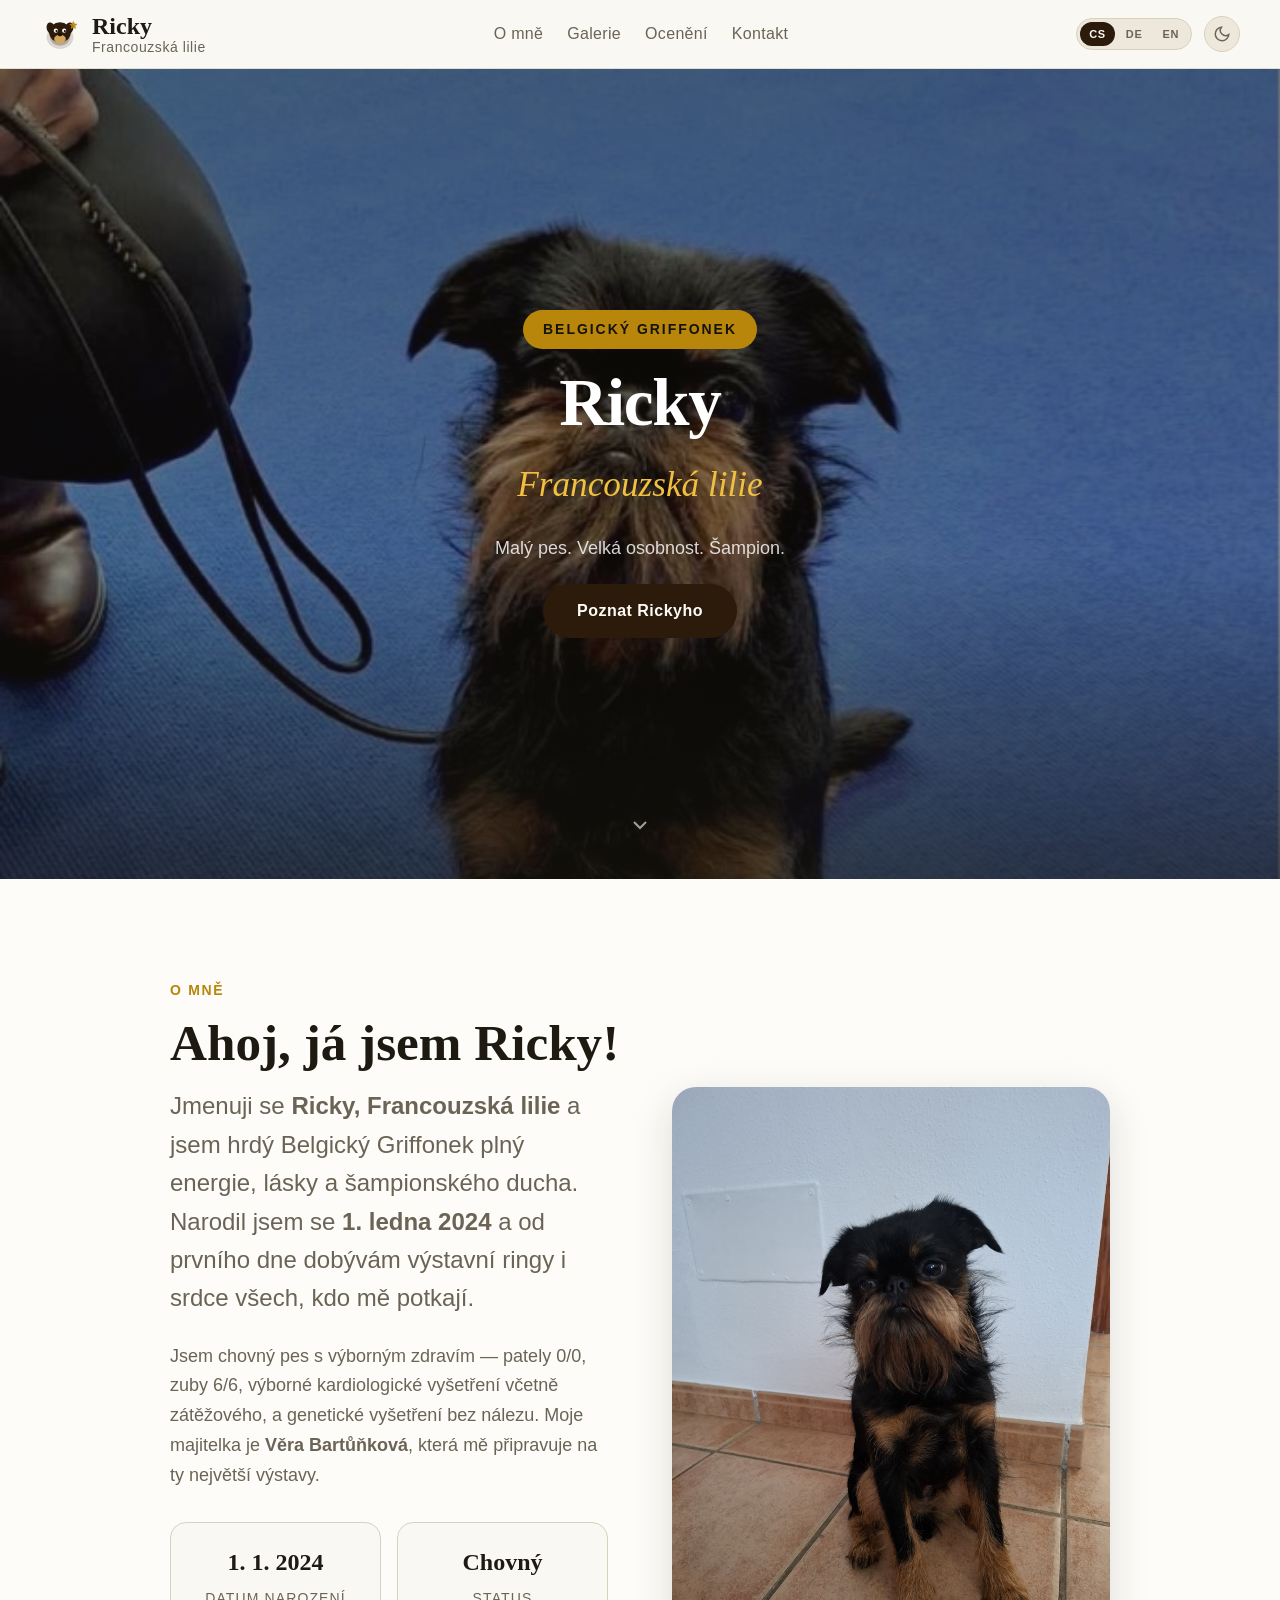
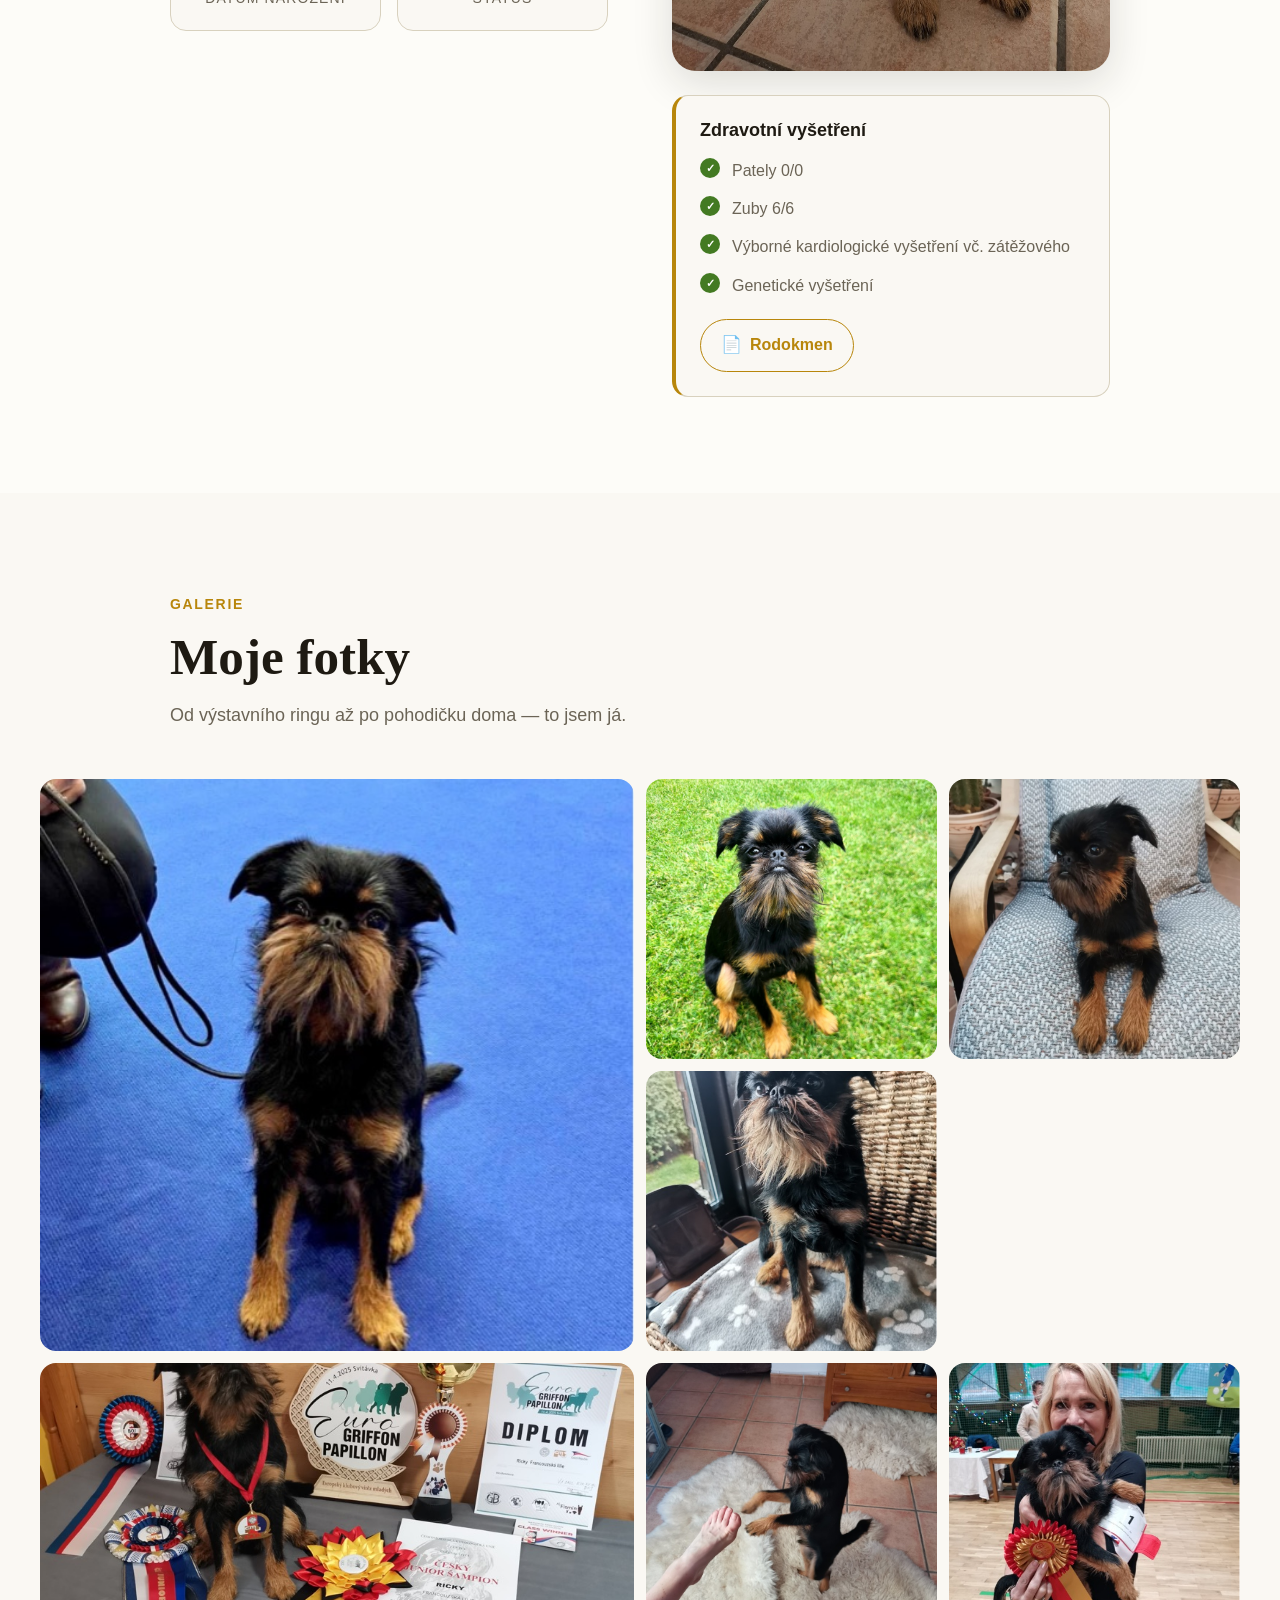
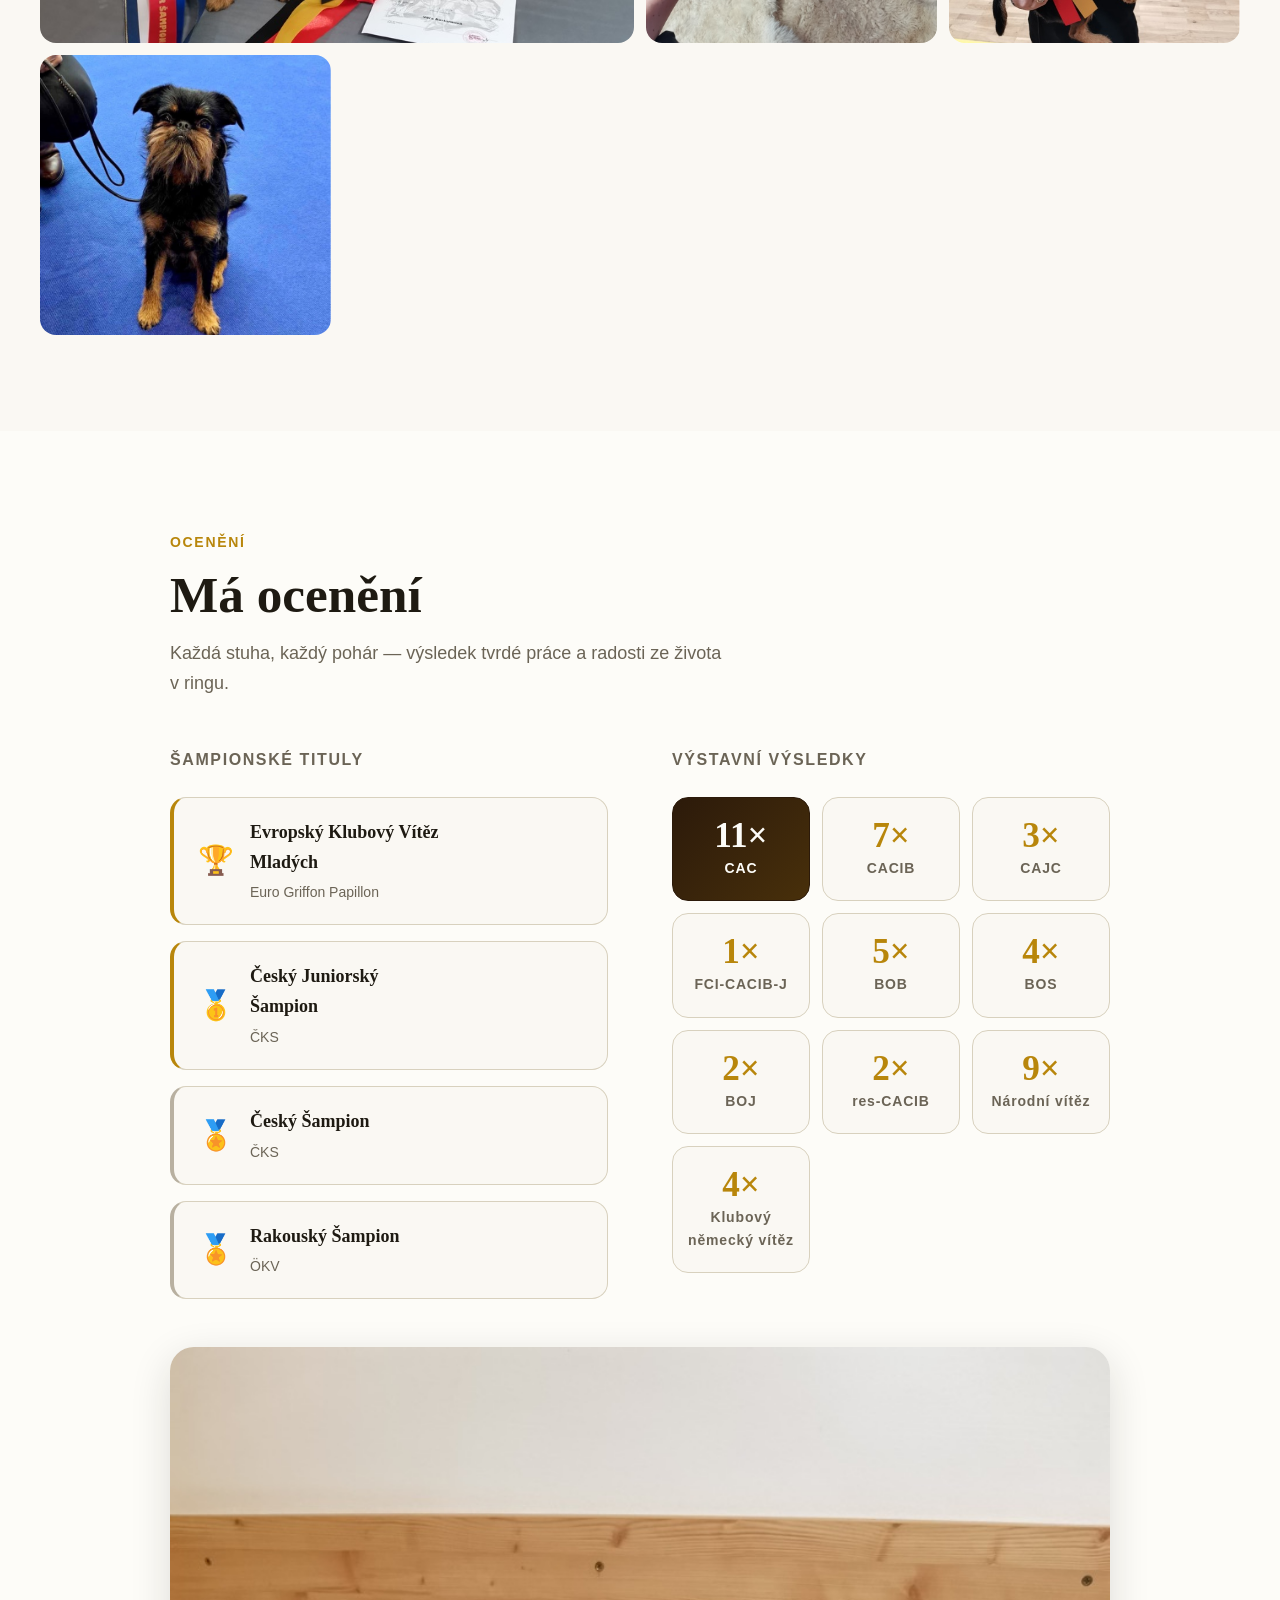
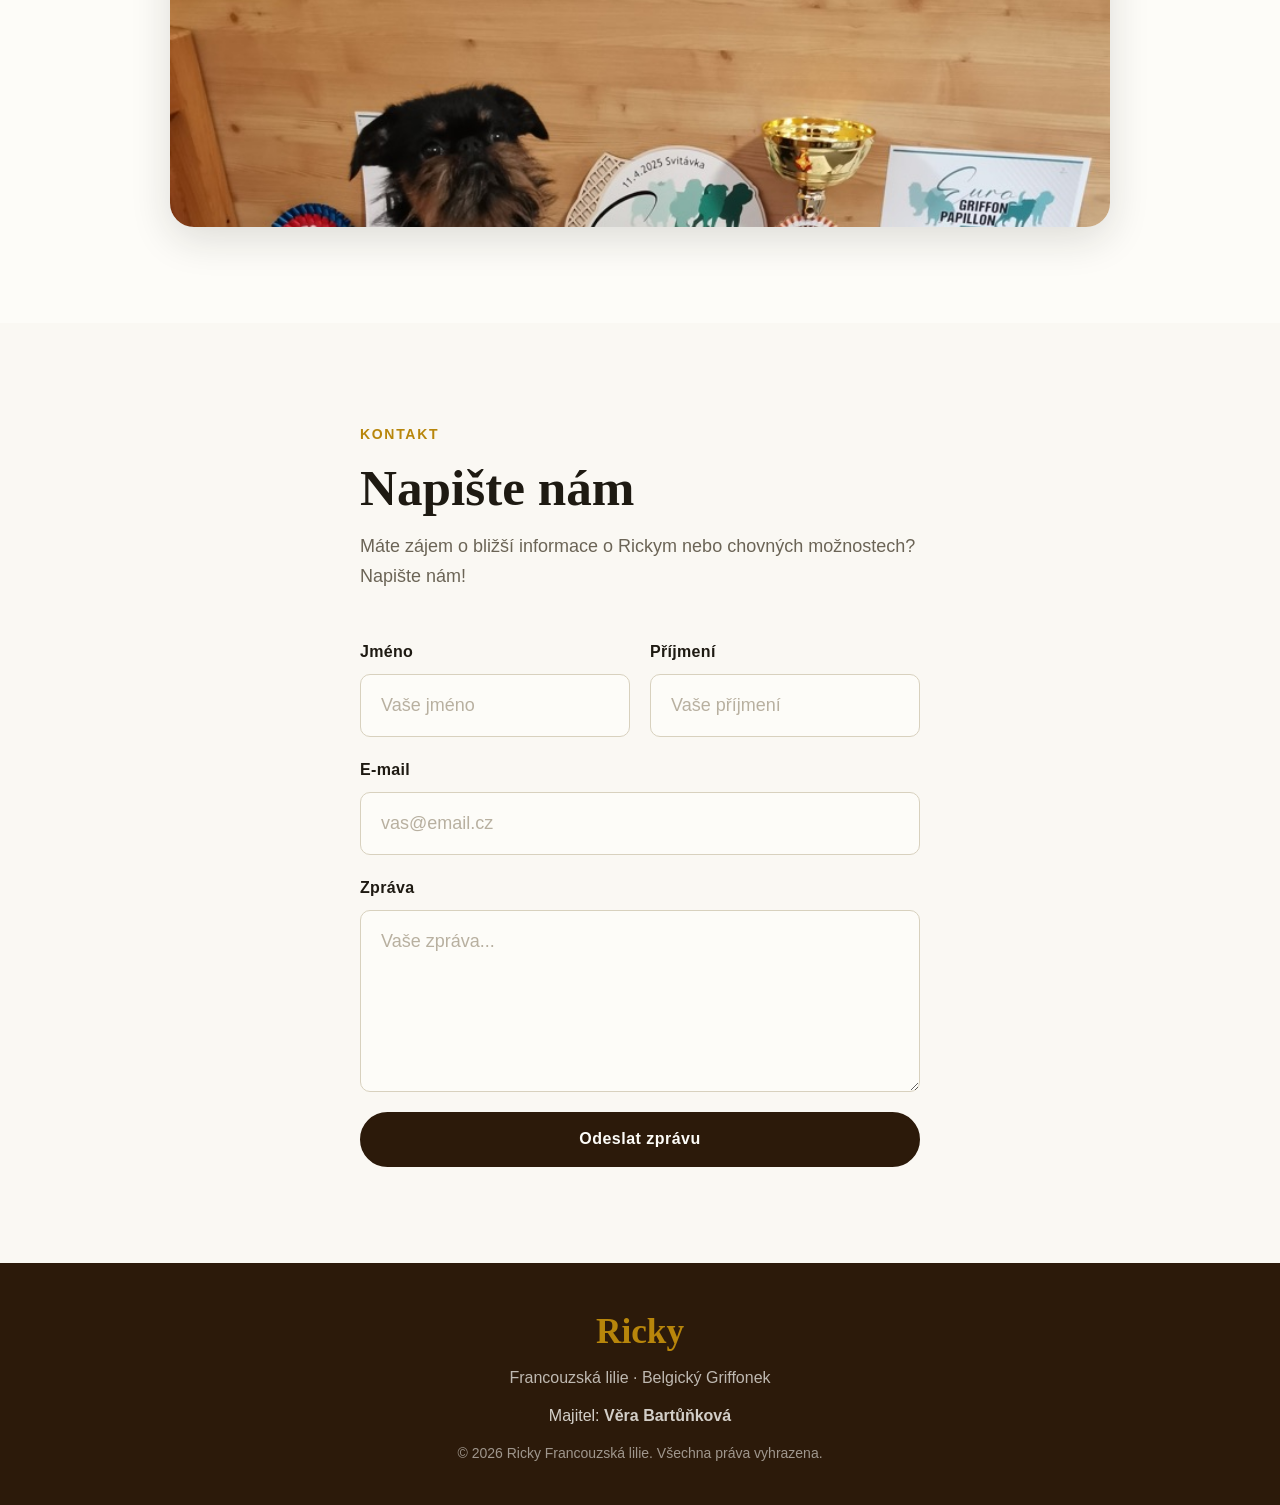
==== commit 6844bb53: "Add pedigree button and res-CAC counter" ====
--- a/index.html
+++ b/index.html
@@ -104,7 +104,7 @@
               <span class="stat-label" data-i18n="stat_born">Datum narození</span>
             </div>
             <div class="stat-card">
-              <span class="stat-number">Chovný</span>
+              <span class="stat-number" data-i18n="stat_breeding_value">Chovný</span>
               <span class="stat-label" data-i18n="stat_breeding">Status</span>
             </div>
           </div>
@@ -121,6 +121,10 @@
               <li><span class="health-icon">✓</span><span data-i18n="health_cardio">Výborné kardiologické vyšetření vč. zátěžového</span></li>
               <li><span class="health-icon">✓</span><span data-i18n="health_genetic">Genetické vyšetření</span></li>
             </ul>
+            <a class="pedigree-link" id="rodokmen-odkaz" href="#" target="_blank" rel="noopener" hidden>
+              <span class="pedigree-icon" aria-hidden="true">📄</span>
+              <span data-i18n="pedigree_button">Rodokmen</span>
+            </a>
           </div>
         </div>
       </div>
@@ -219,44 +223,48 @@
         <div>
           <p class="awards-sub-title" data-i18n="awards_results_heading">Výstavní výsledky</p>
           <div class="award-counts">
-            <div class="award-count-item award-count-item--highlight">
-              <span class="award-count-number">11×</span>
+            <div class="award-count-item award-count-item--highlight" data-count-key="cac">
+              <span class="award-count-number">0×</span>
               <span class="award-count-label">CAC</span>
             </div>
-            <div class="award-count-item">
-              <span class="award-count-number">7×</span>
+            <div class="award-count-item" data-count-key="cacib">
+              <span class="award-count-number">0×</span>
               <span class="award-count-label">CACIB</span>
             </div>
-            <div class="award-count-item">
-              <span class="award-count-number">3×</span>
+            <div class="award-count-item" data-count-key="cajc">
+              <span class="award-count-number">0×</span>
               <span class="award-count-label">CAJC</span>
             </div>
-            <div class="award-count-item">
-              <span class="award-count-number">1×</span>
+            <div class="award-count-item" data-count-key="fci_cacib_j">
+              <span class="award-count-number">0×</span>
               <span class="award-count-label">FCI-CACIB-J</span>
             </div>
-            <div class="award-count-item">
-              <span class="award-count-number">5×</span>
+            <div class="award-count-item" data-count-key="bob">
+              <span class="award-count-number">0×</span>
               <span class="award-count-label">BOB</span>
             </div>
-            <div class="award-count-item">
-              <span class="award-count-number">4×</span>
+            <div class="award-count-item" data-count-key="bos">
+              <span class="award-count-number">0×</span>
               <span class="award-count-label">BOS</span>
             </div>
-            <div class="award-count-item">
-              <span class="award-count-number">2×</span>
+            <div class="award-count-item" data-count-key="boj">
+              <span class="award-count-number">0×</span>
               <span class="award-count-label">BOJ</span>
             </div>
-            <div class="award-count-item">
-              <span class="award-count-number">2×</span>
+            <div class="award-count-item" data-count-key="res_cac">
+              <span class="award-count-number">0×</span>
+              <span class="award-count-label">res-CAC</span>
+            </div>
+            <div class="award-count-item" data-count-key="res_cacib">
+              <span class="award-count-number">0×</span>
               <span class="award-count-label">res-CACIB</span>
             </div>
-            <div class="award-count-item">
-              <span class="award-count-number">9×</span>
+            <div class="award-count-item" data-count-key="narodni_vitez">
+              <span class="award-count-number">0×</span>
               <span class="award-count-label" data-i18n="award_national">Národní vítěz</span>
             </div>
-            <div class="award-count-item">
-              <span class="award-count-number">4×</span>
+            <div class="award-count-item" data-count-key="klubovy_nemecky_vitez">
+              <span class="award-count-number">0×</span>
               <span class="award-count-label">Klubový německý vítěz</span>
             </div>
           </div>
@@ -325,5 +333,20 @@
   </footer>
 
   <script src="app.js"></script>
+
+  <!-- Netlify Identity: zachytí pozvánku nebo obnovu hesla z e-mailu
+       a pošle uživatele rovnou do správy webu. -->
+  <script src="https://identity.netlify.com/v1/netlify-identity-widget.js"></script>
+  <script>
+    if (window.netlifyIdentity) {
+      window.netlifyIdentity.on('init', function (user) {
+        if (!user) {
+          window.netlifyIdentity.on('login', function () {
+            document.location.href = '/admin/';
+          });
+        }
+      });
+    }
+  </script>
 </body>
 </html>
--- a/style.css
+++ b/style.css
@@ -1065,3 +1065,32 @@
   border-top: 1px solid var(--color-border);
   margin-top: 0.5rem;
 }
+
+/* ---------- Rodokmen (pedigree) button ---------- */
+.pedigree-link {
+  display: inline-flex;
+  align-items: center;
+  gap: var(--space-2);
+  margin-top: var(--space-5);
+  padding: var(--space-3) var(--space-5);
+  border: 1px solid var(--color-gold);
+  border-radius: 999px;
+  color: var(--color-gold);
+  background: transparent;
+  font-weight: 600;
+  font-size: var(--text-sm);
+  text-decoration: none;
+  transition: background 0.2s ease, color 0.2s ease, transform 0.2s ease;
+}
+.pedigree-link:hover,
+.pedigree-link:focus-visible {
+  background: var(--color-gold);
+  color: var(--color-text-inverse);
+  transform: translateY(-1px);
+}
+.pedigree-link .pedigree-icon { font-size: 1.05em; line-height: 1; }
+.pedigree-link[hidden] { display: none; }
+
+/* The hidden attribute must win over the flex display above, otherwise a
+   counter with no value still renders as an empty tile. */
+.award-count-item[hidden] { display: none; }
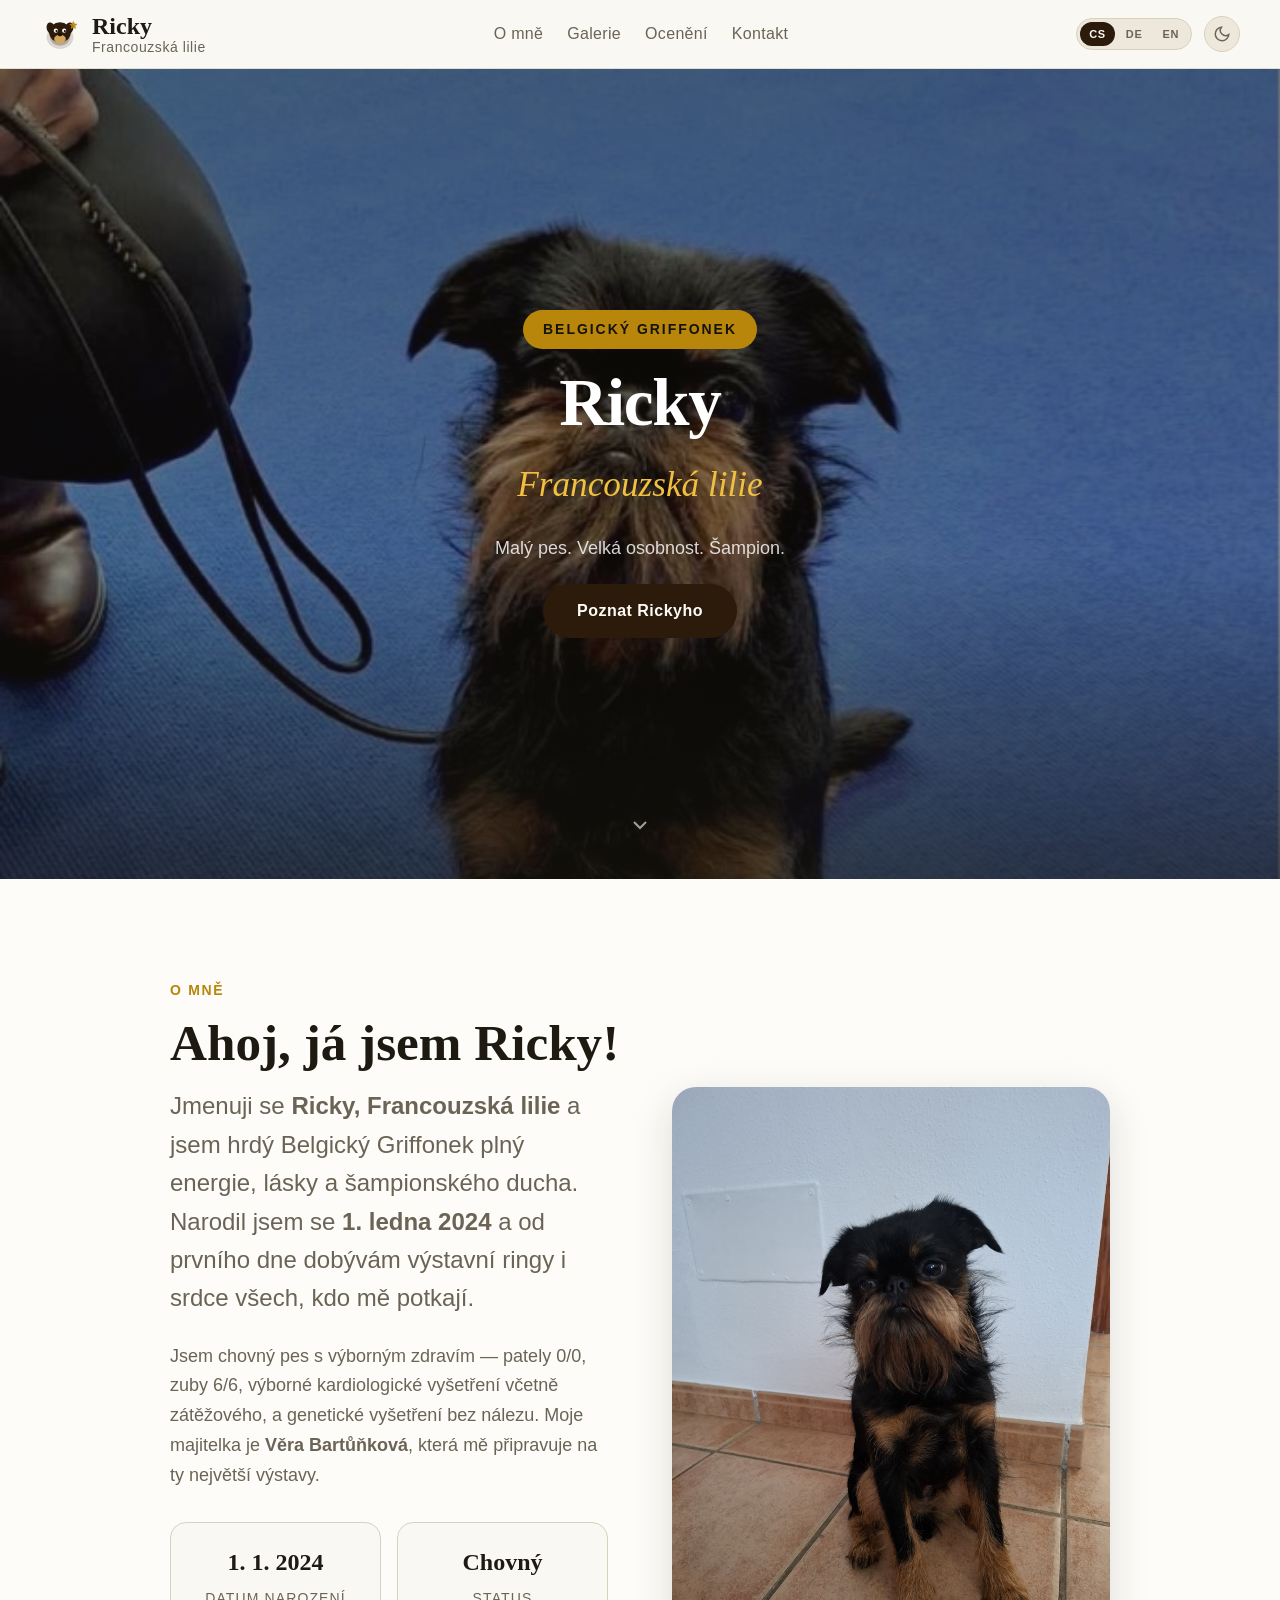
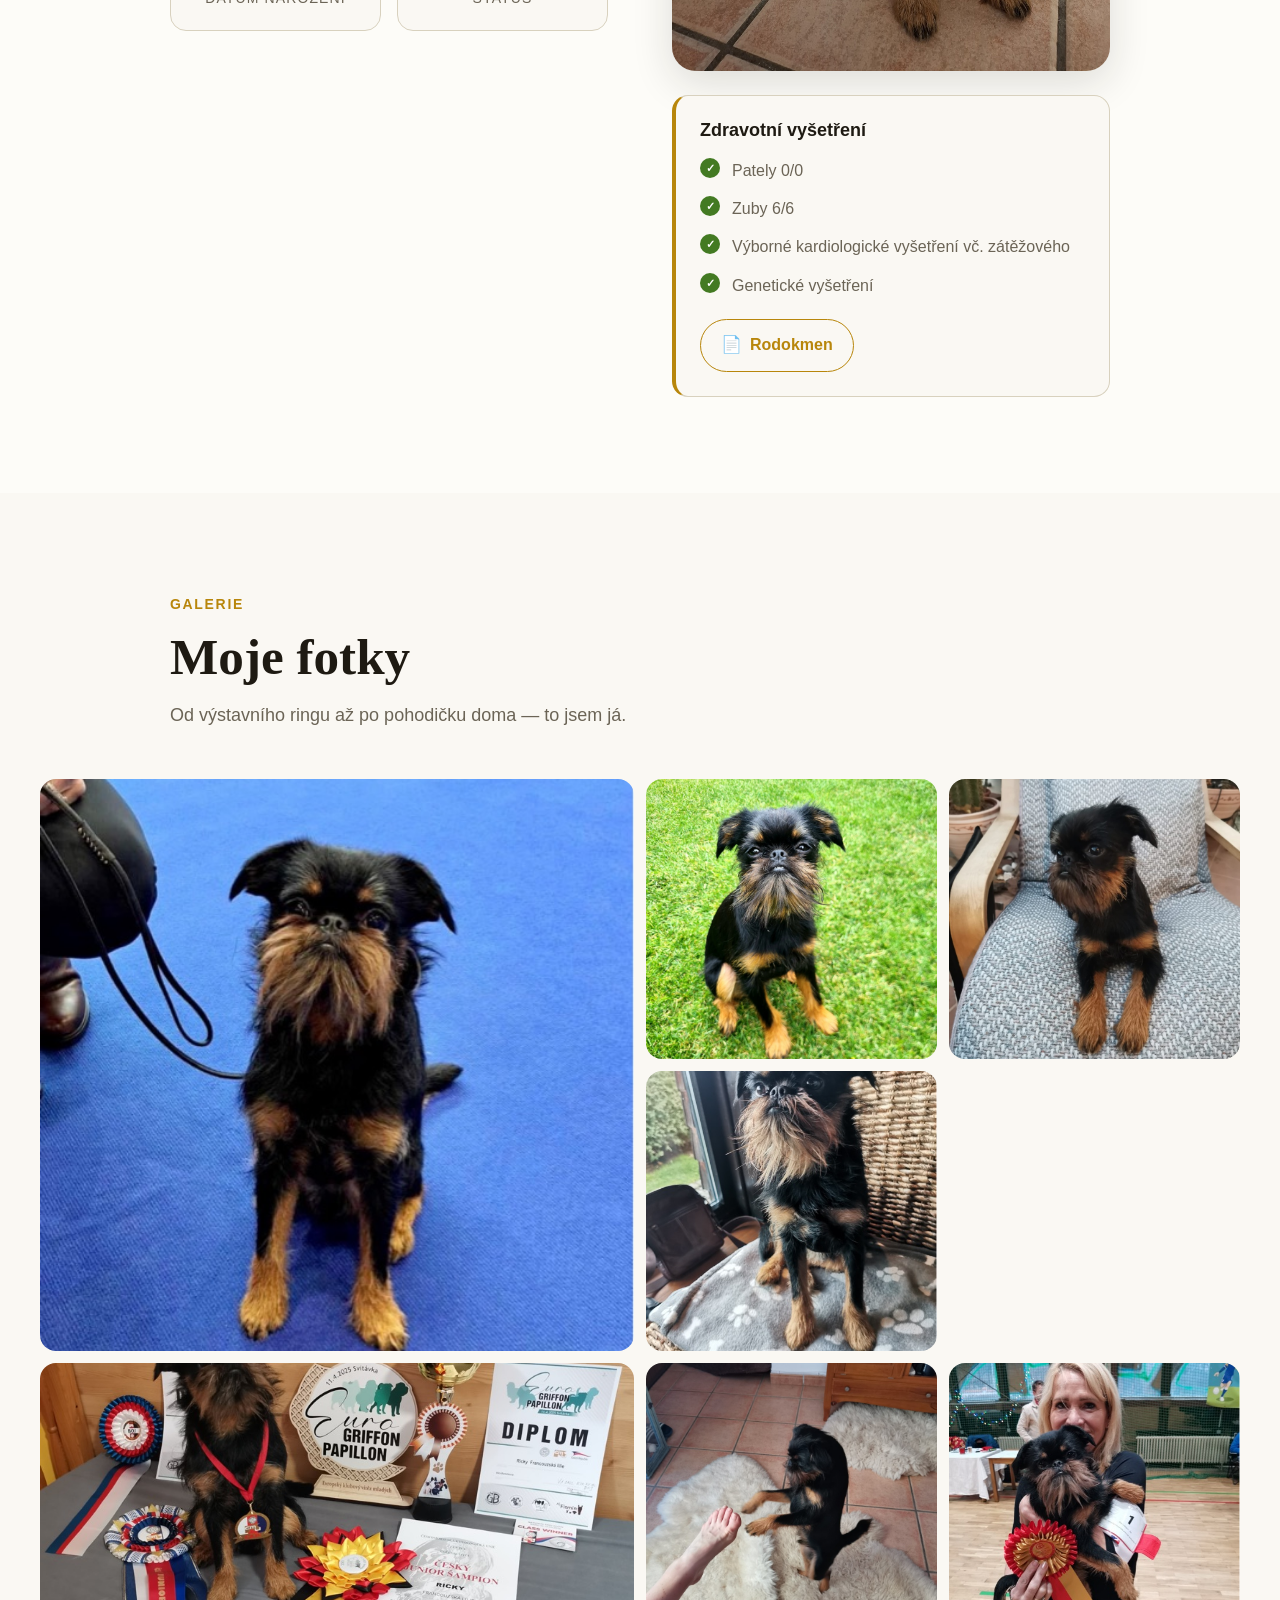
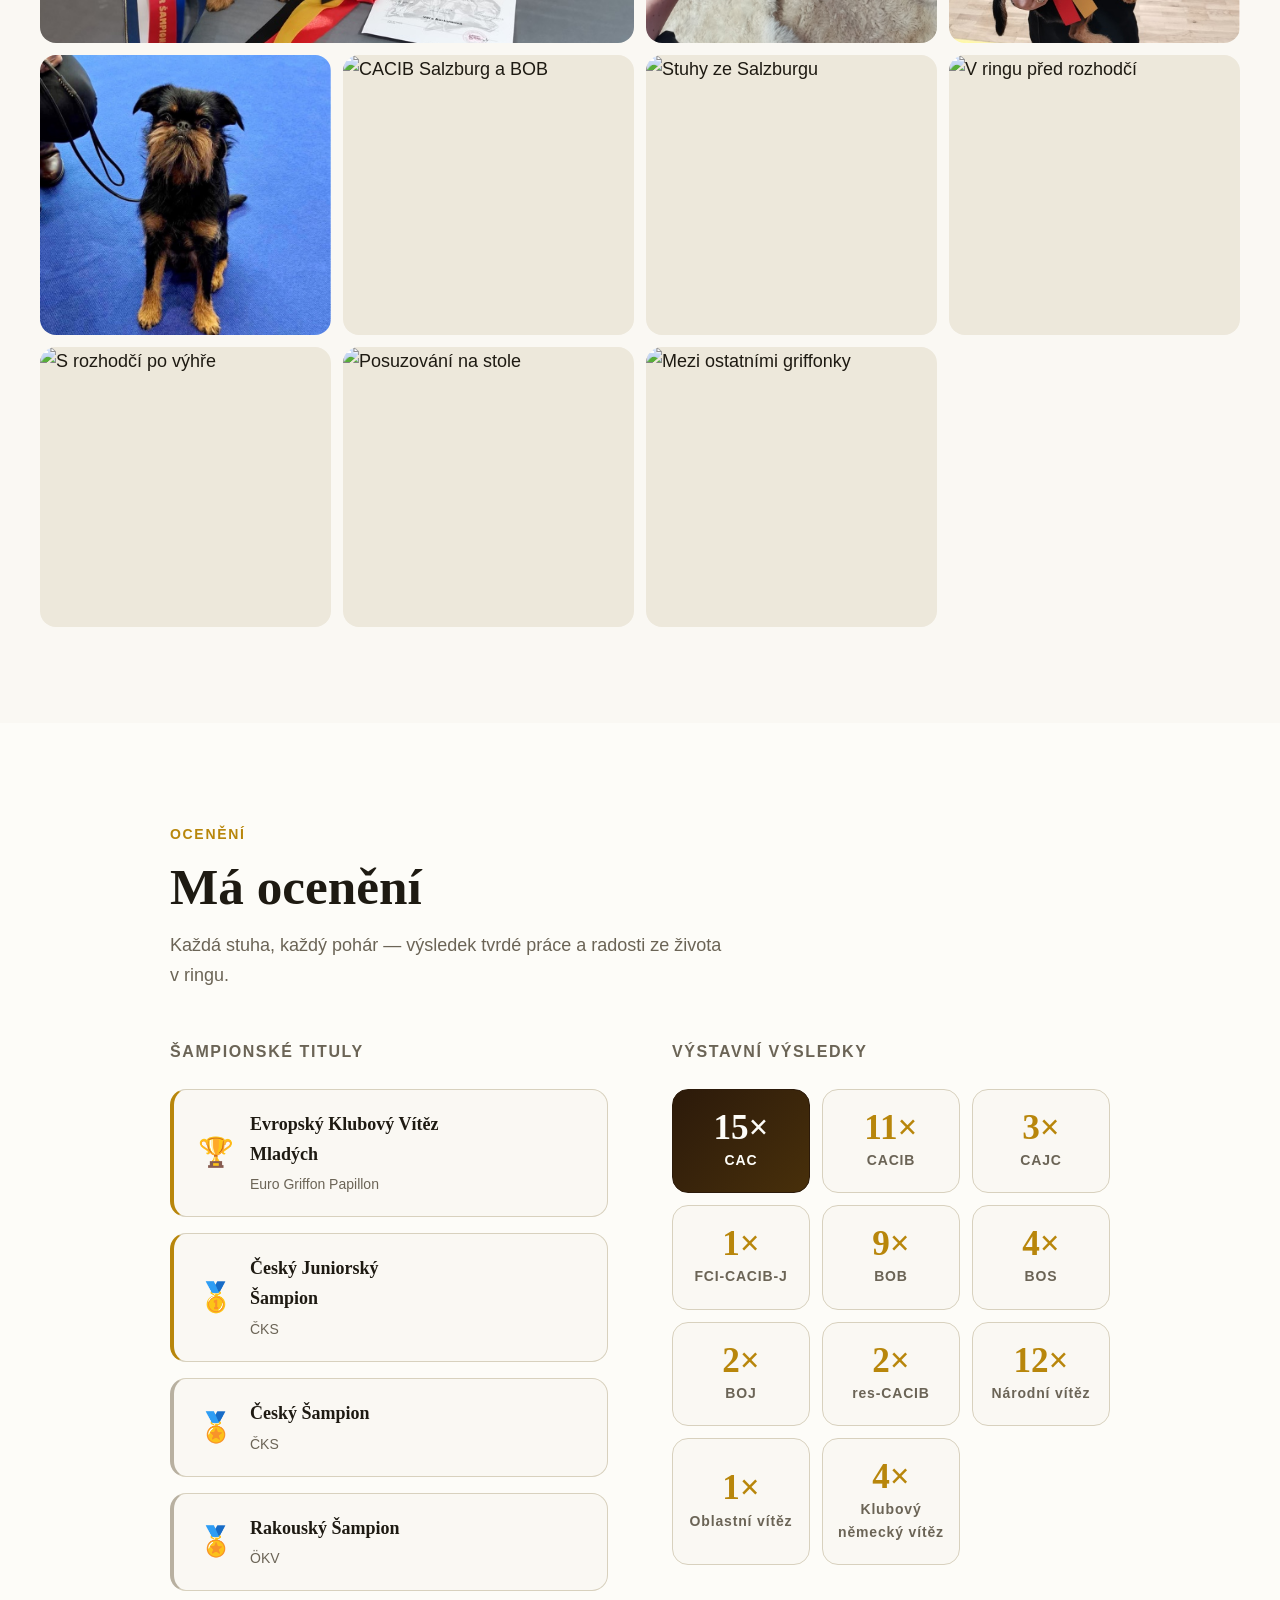
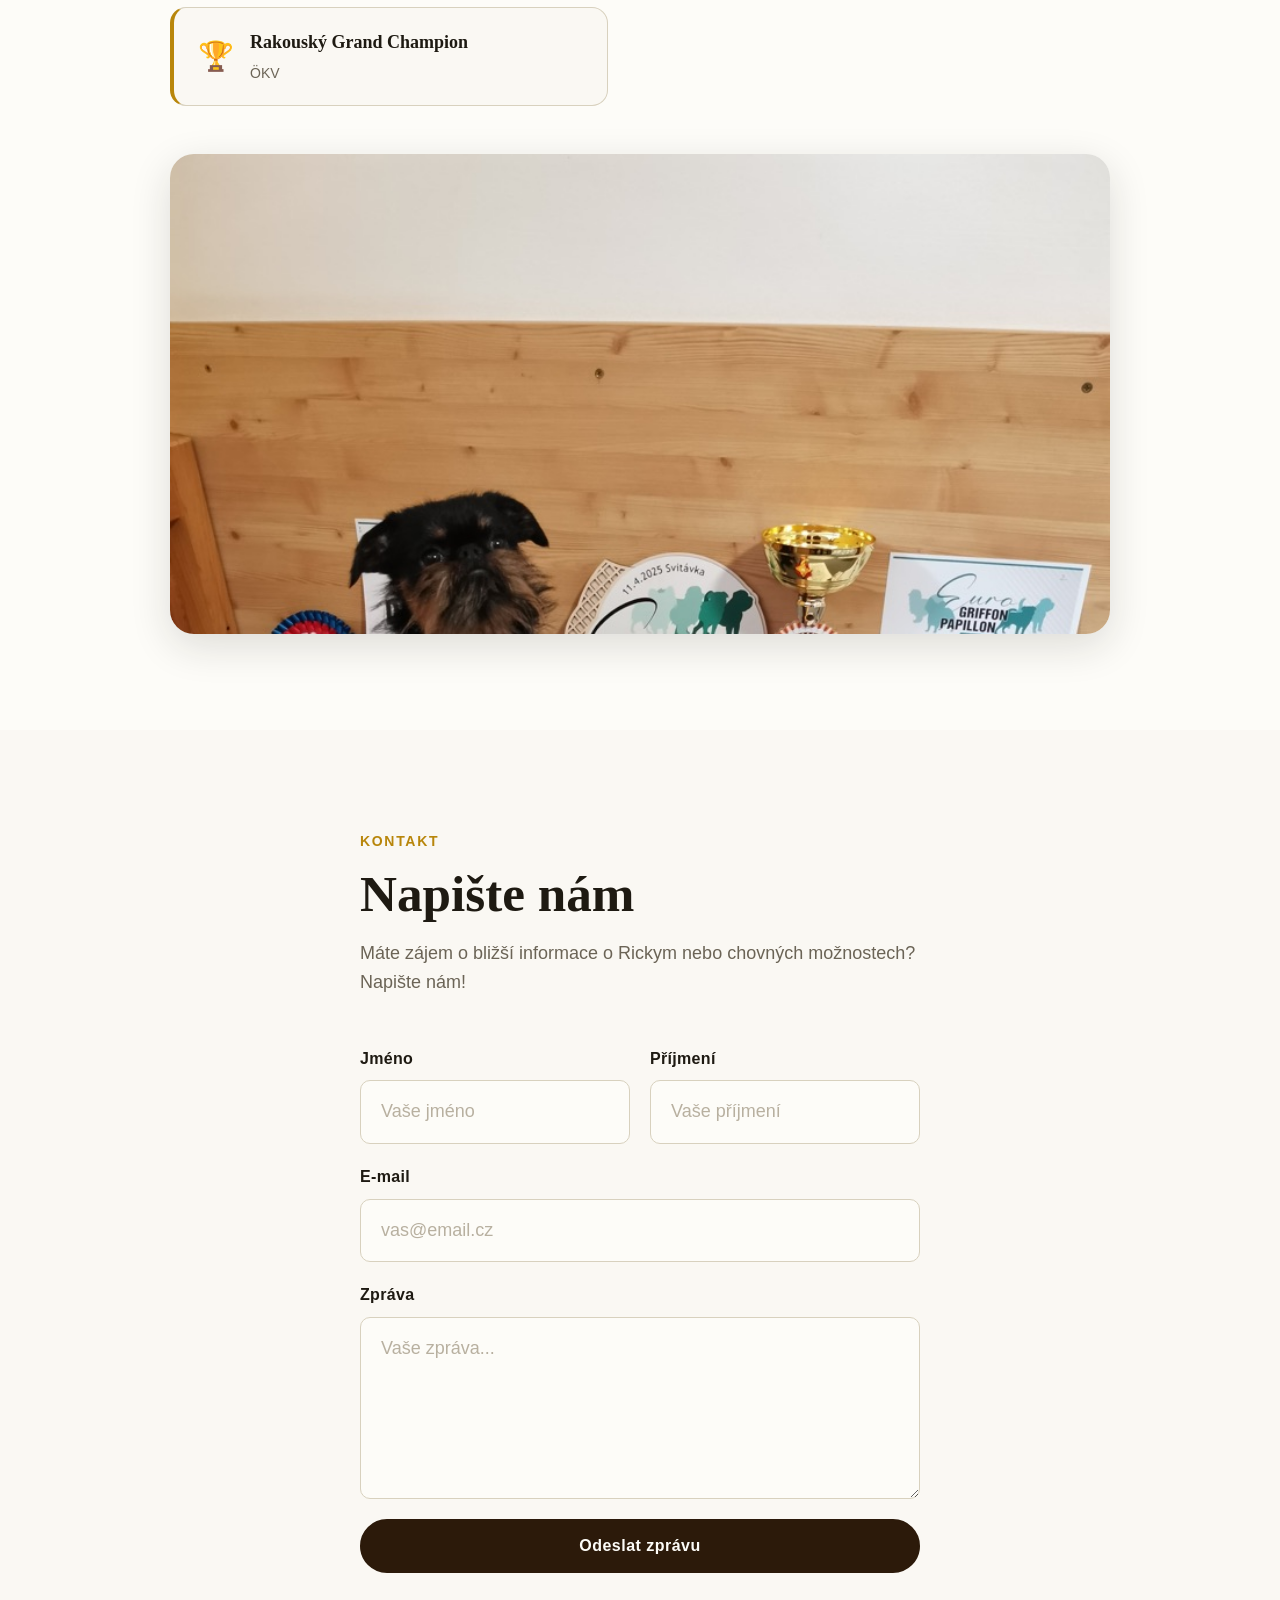
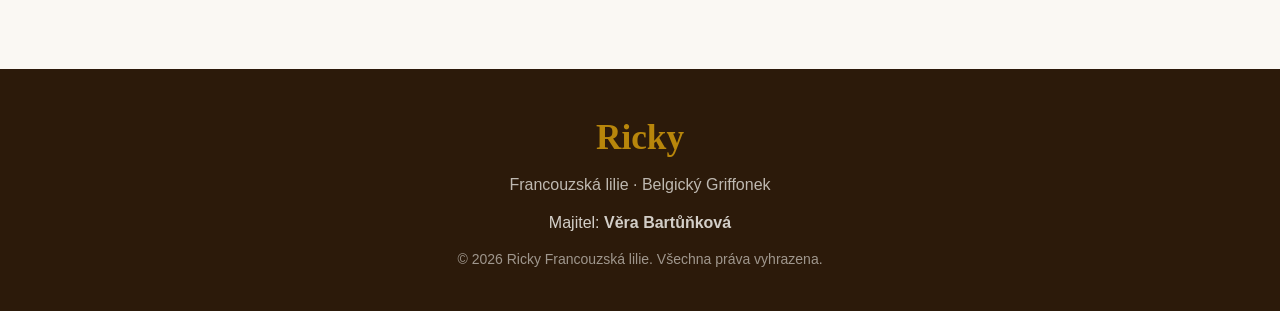
==== commit b9749267: "Update results, add Austrian Grand Champion and regional winner counter" ====
--- a/index.html
+++ b/index.html
@@ -217,6 +217,13 @@
               </div>
               <div class="title-diploma-hint">Zobrazit diplom →</div>
             </a>
+            <a href="#" class="title-card title-card--gold title-card--clickable" onclick="return false">
+              <div class="title-icon">🏆</div>
+              <div class="title-info">
+                <div class="title-name" data-i18n="title_austrian_gc">Rakouský Grand Champion</div>
+                <div class="title-org">ÖKV</div>
+              </div>
+            </a>
           </div>
         </div>
 
@@ -262,6 +269,10 @@
             <div class="award-count-item" data-count-key="narodni_vitez">
               <span class="award-count-number">0×</span>
               <span class="award-count-label" data-i18n="award_national">Národní vítěz</span>
+            </div>
+            <div class="award-count-item" data-count-key="oblastni_vitez">
+              <span class="award-count-number">0×</span>
+              <span class="award-count-label" data-i18n="award_regional">Oblastní vítěz</span>
             </div>
             <div class="award-count-item" data-count-key="klubovy_nemecky_vitez">
               <span class="award-count-number">0×</span>
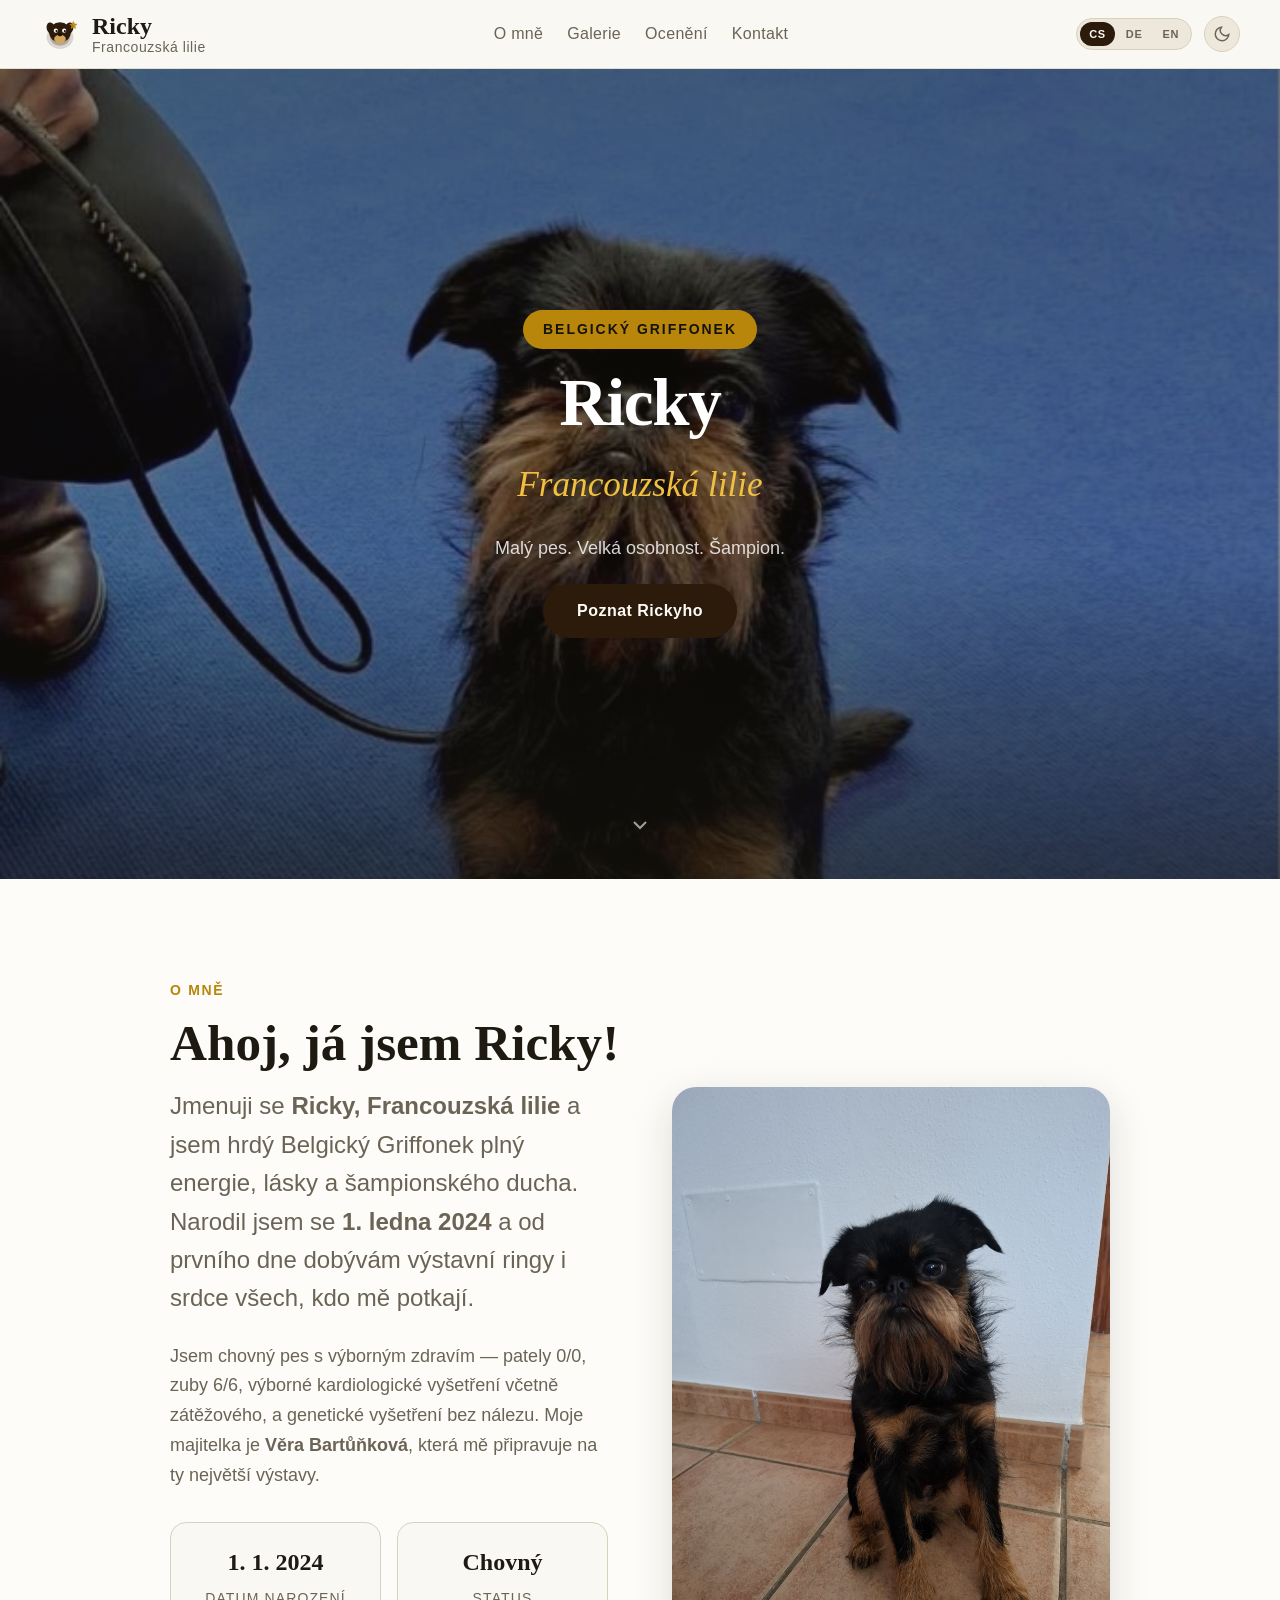
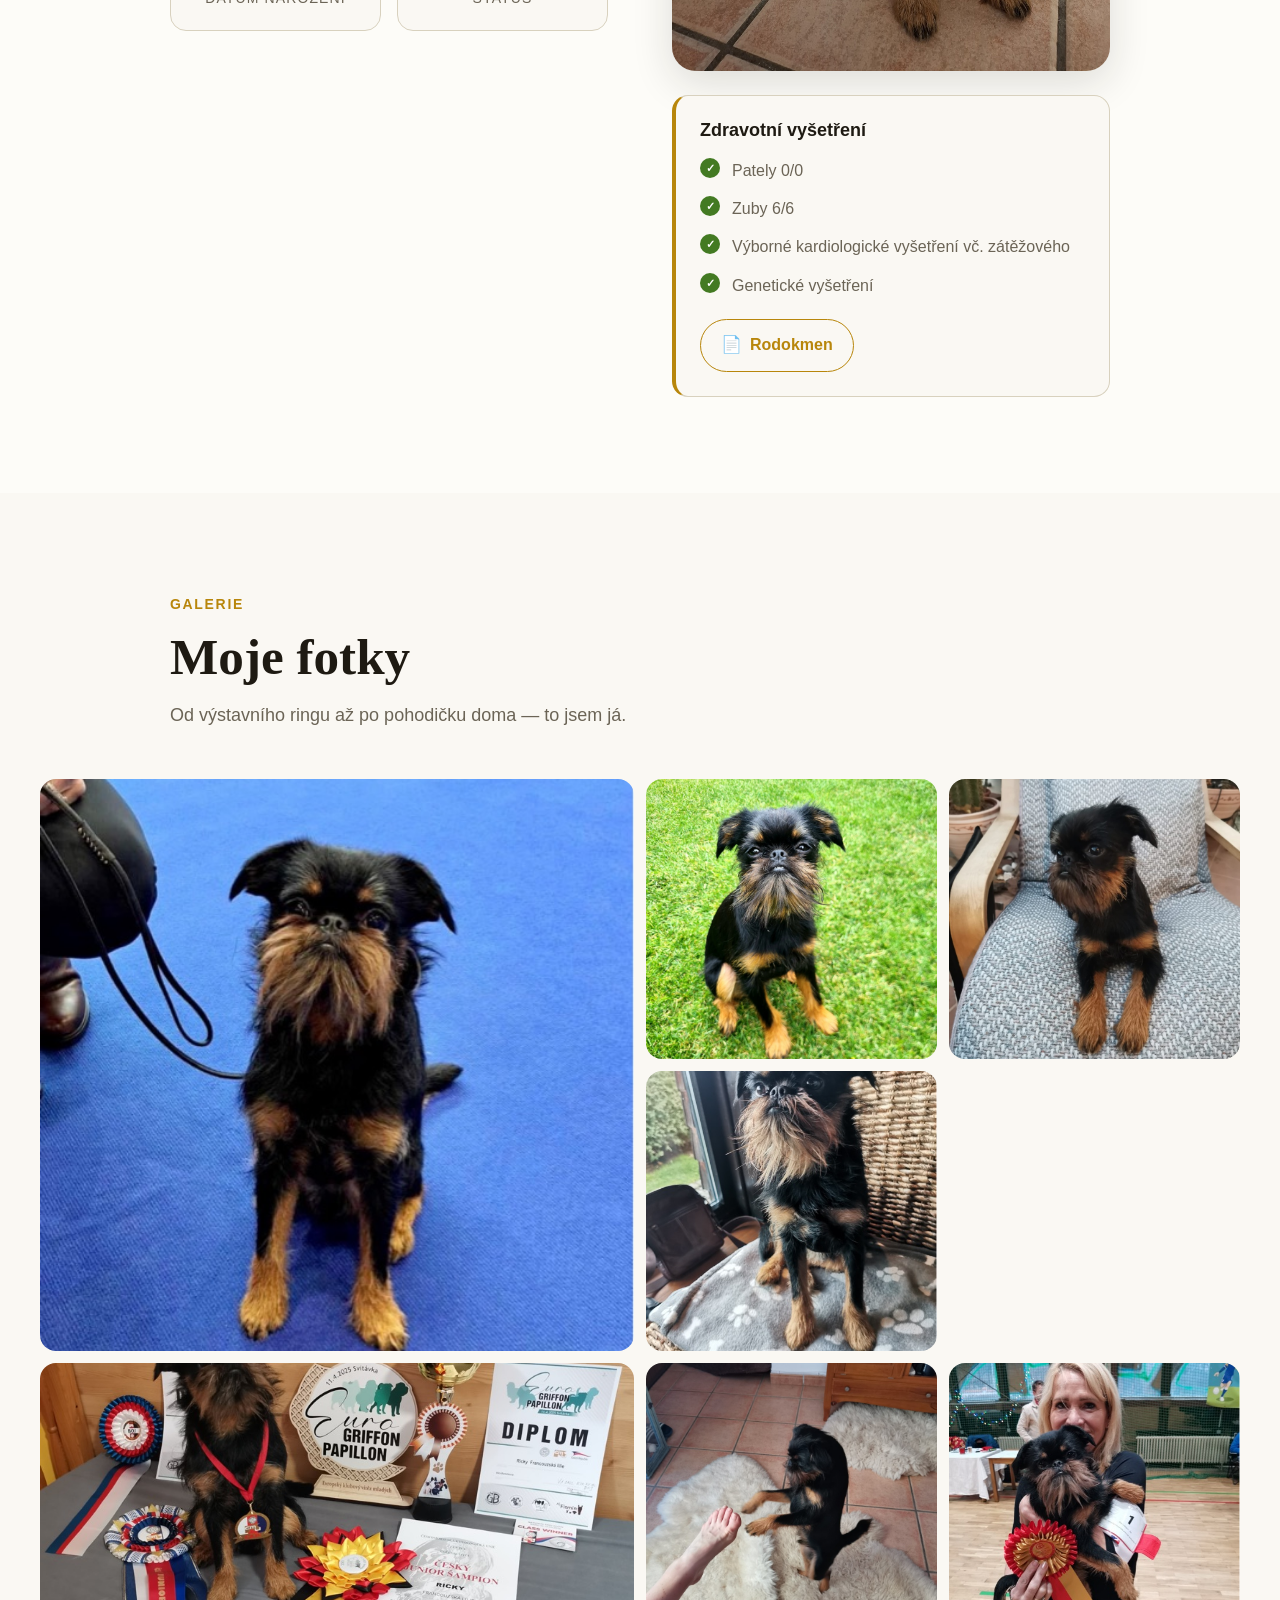
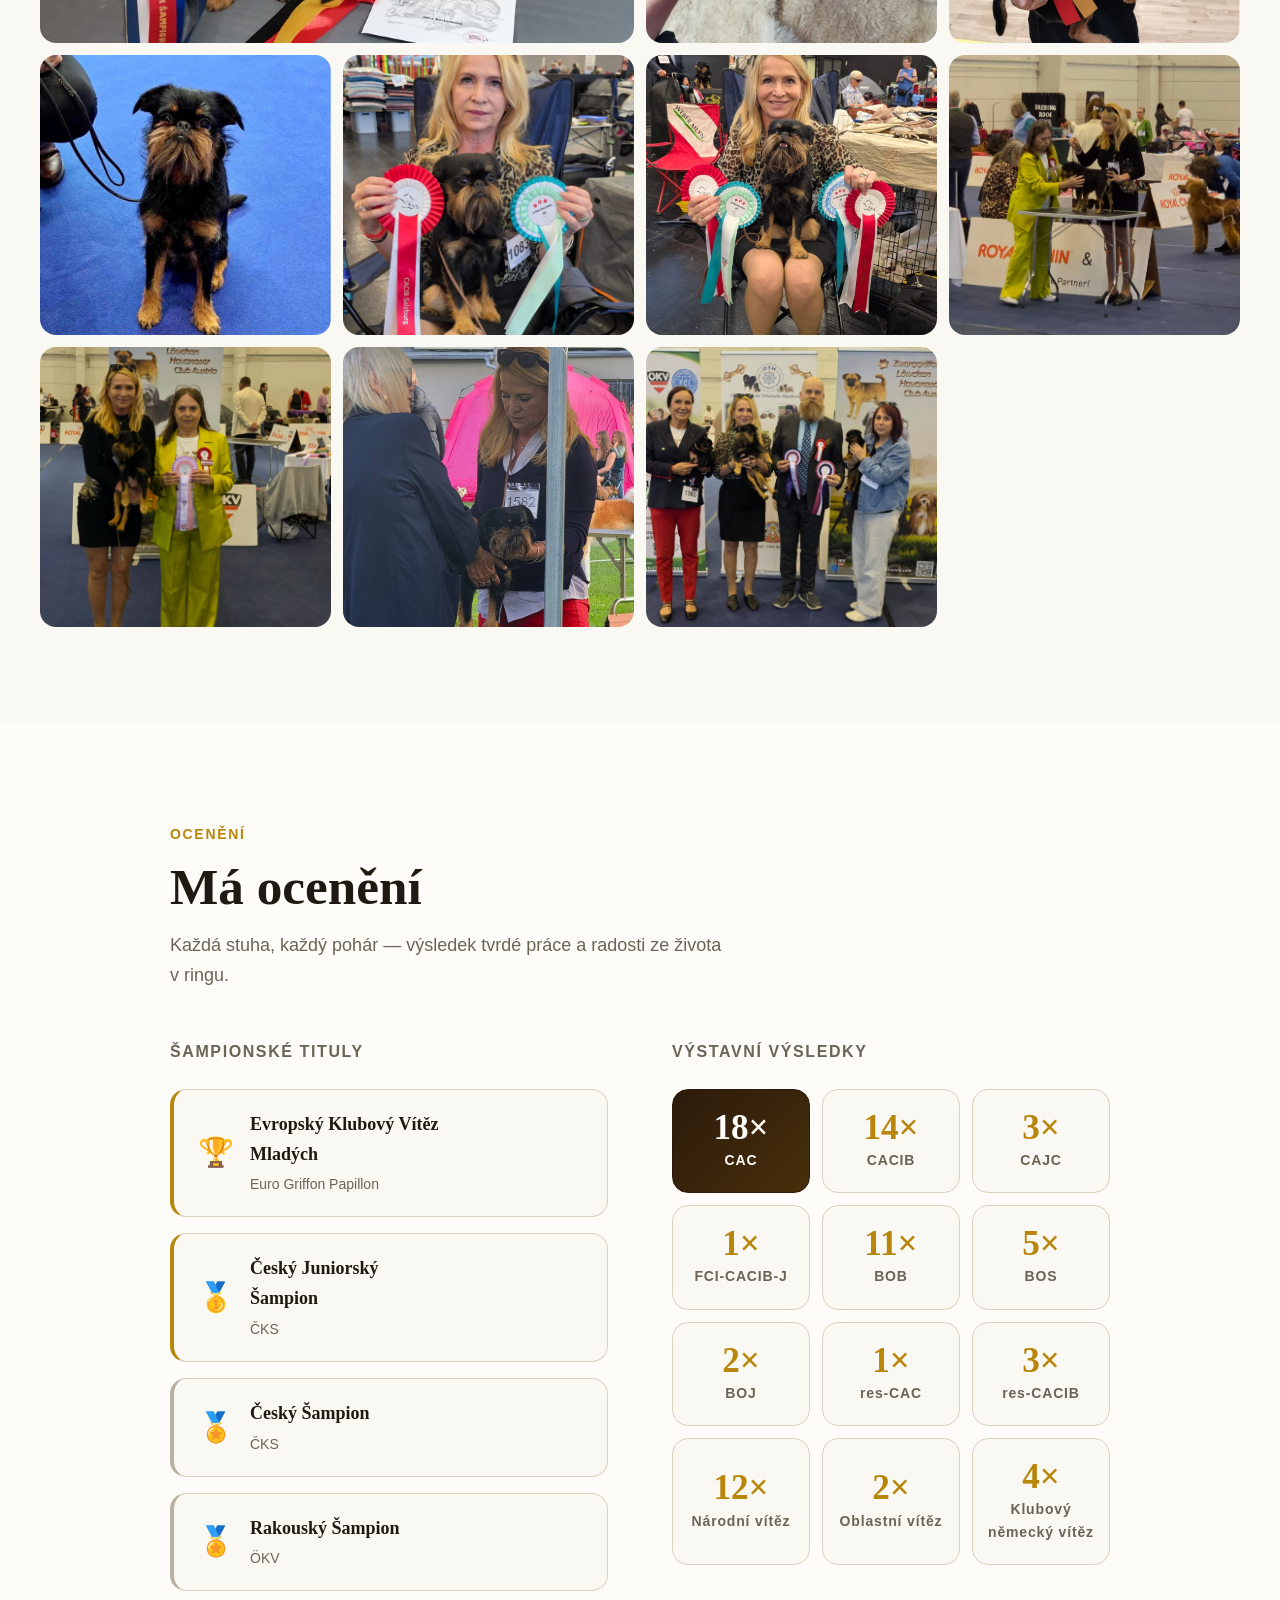
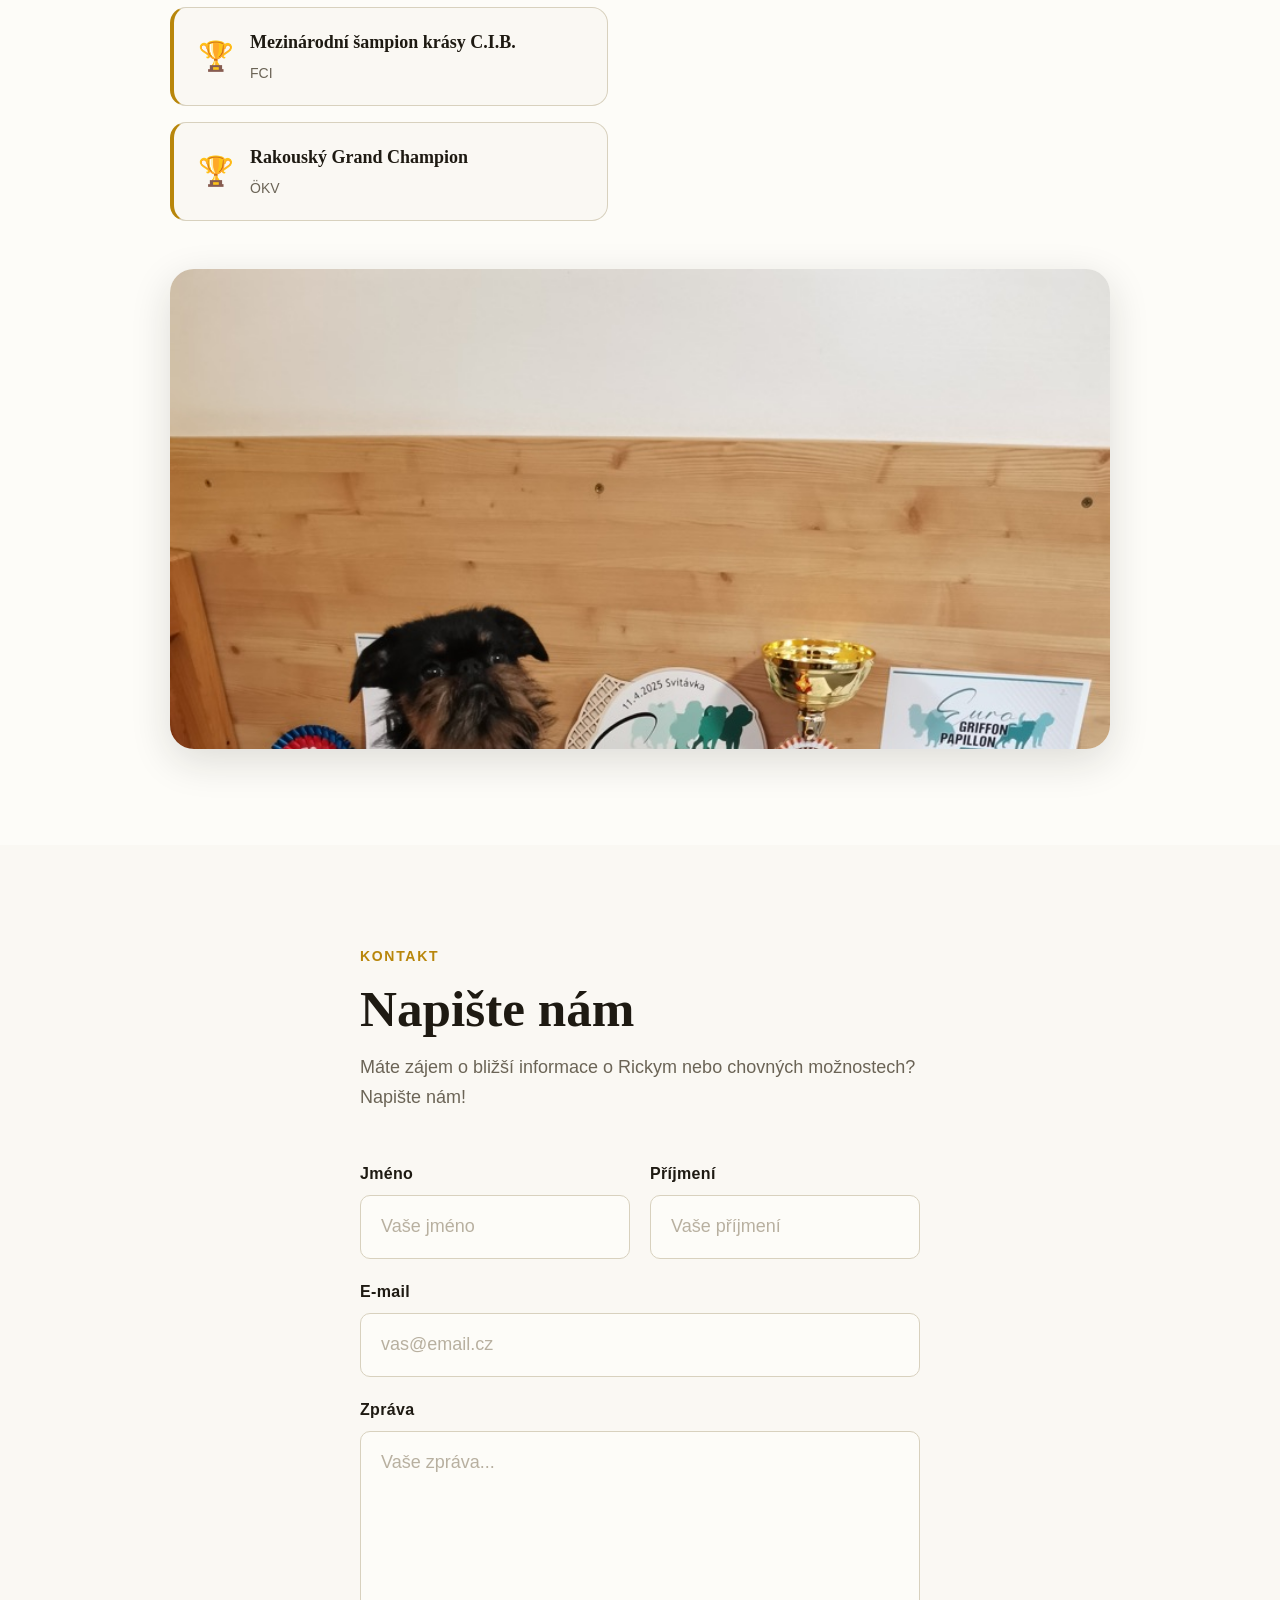
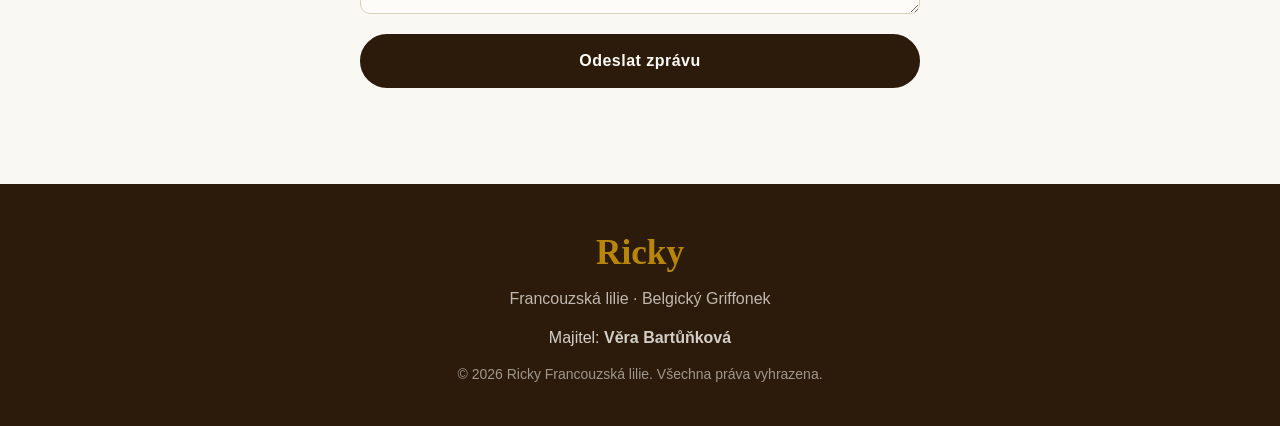
==== commit 2cbcbd0d: "Add files via upload" ====
--- a/index.html
+++ b/index.html
@@ -220,6 +220,13 @@
             <a href="#" class="title-card title-card--gold title-card--clickable" onclick="return false">
               <div class="title-icon">🏆</div>
               <div class="title-info">
+                <div class="title-name" data-i18n="title_international">Mezinárodní šampion krásy C.I.B.</div>
+                <div class="title-org">FCI</div>
+              </div>
+            </a>
+            <a href="#" class="title-card title-card--gold title-card--clickable" onclick="return false">
+              <div class="title-icon">🏆</div>
+              <div class="title-info">
                 <div class="title-name" data-i18n="title_austrian_gc">Rakouský Grand Champion</div>
                 <div class="title-org">ÖKV</div>
               </div>
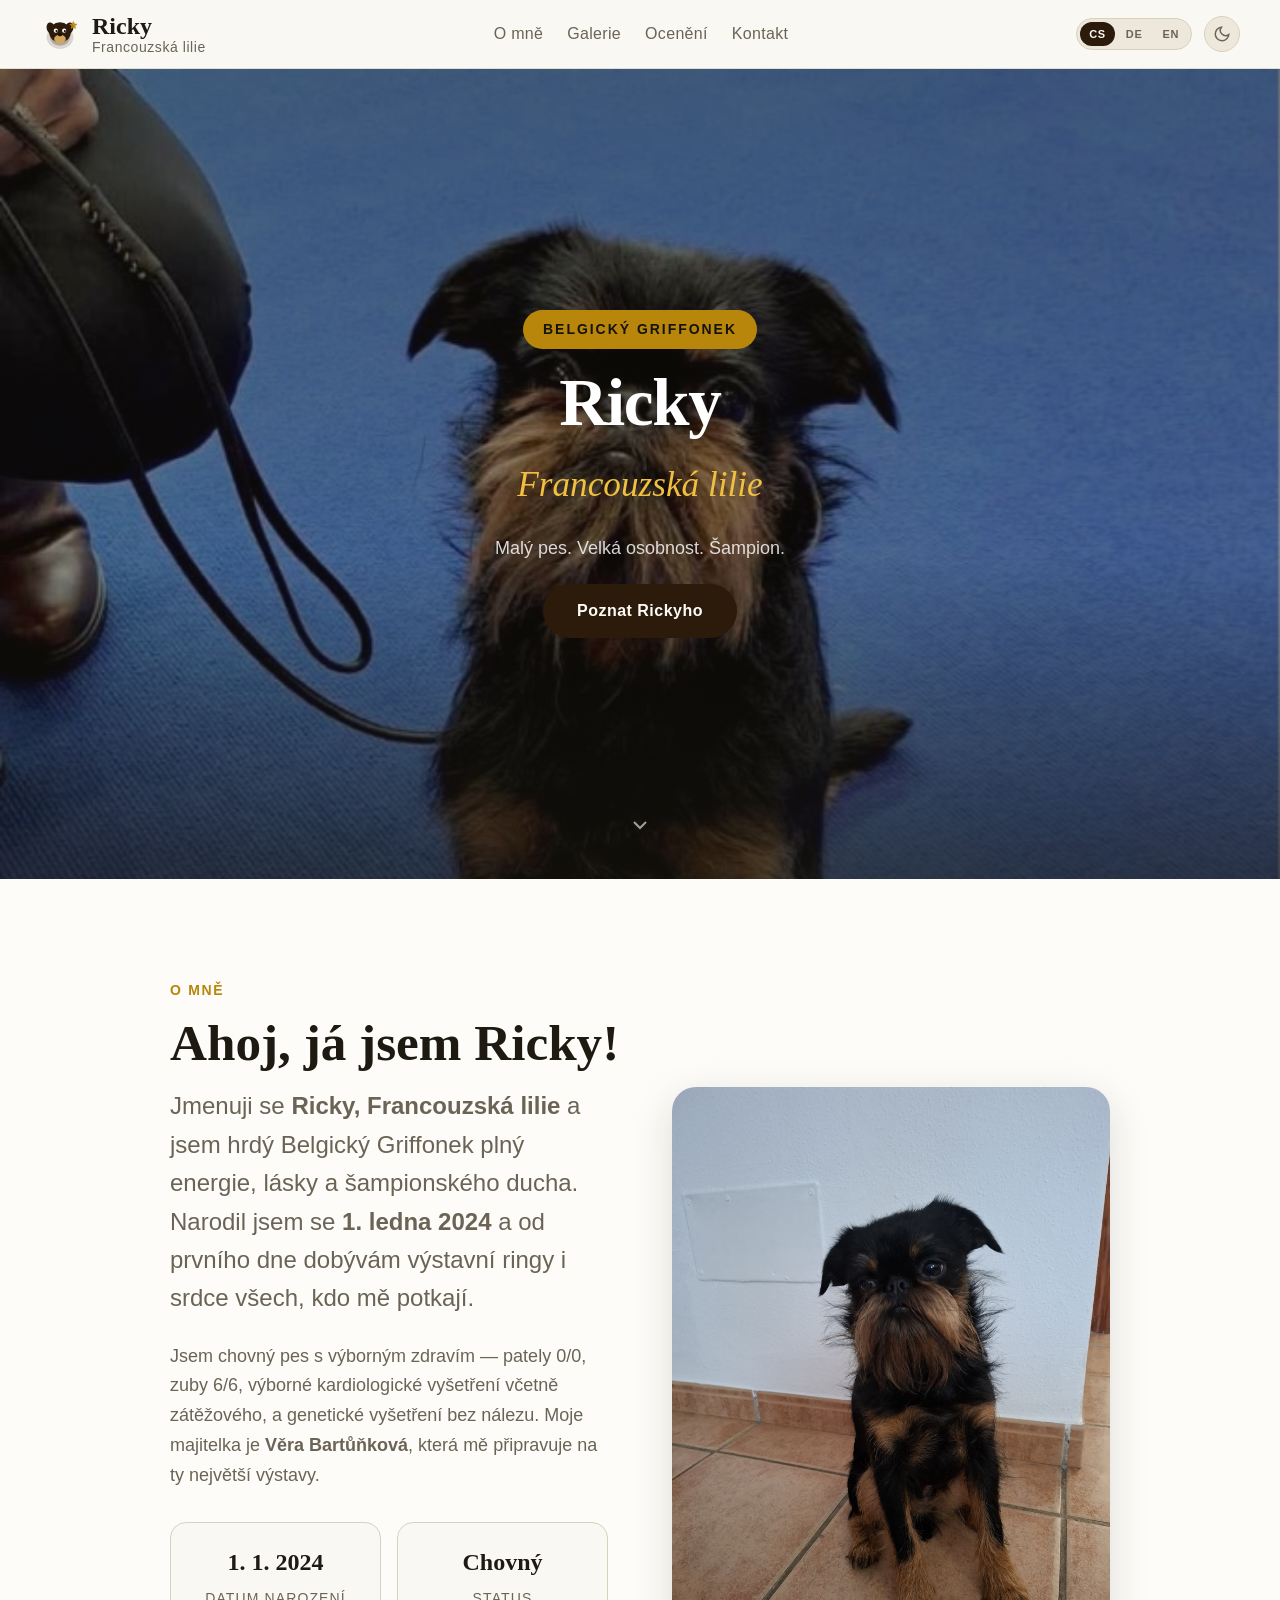
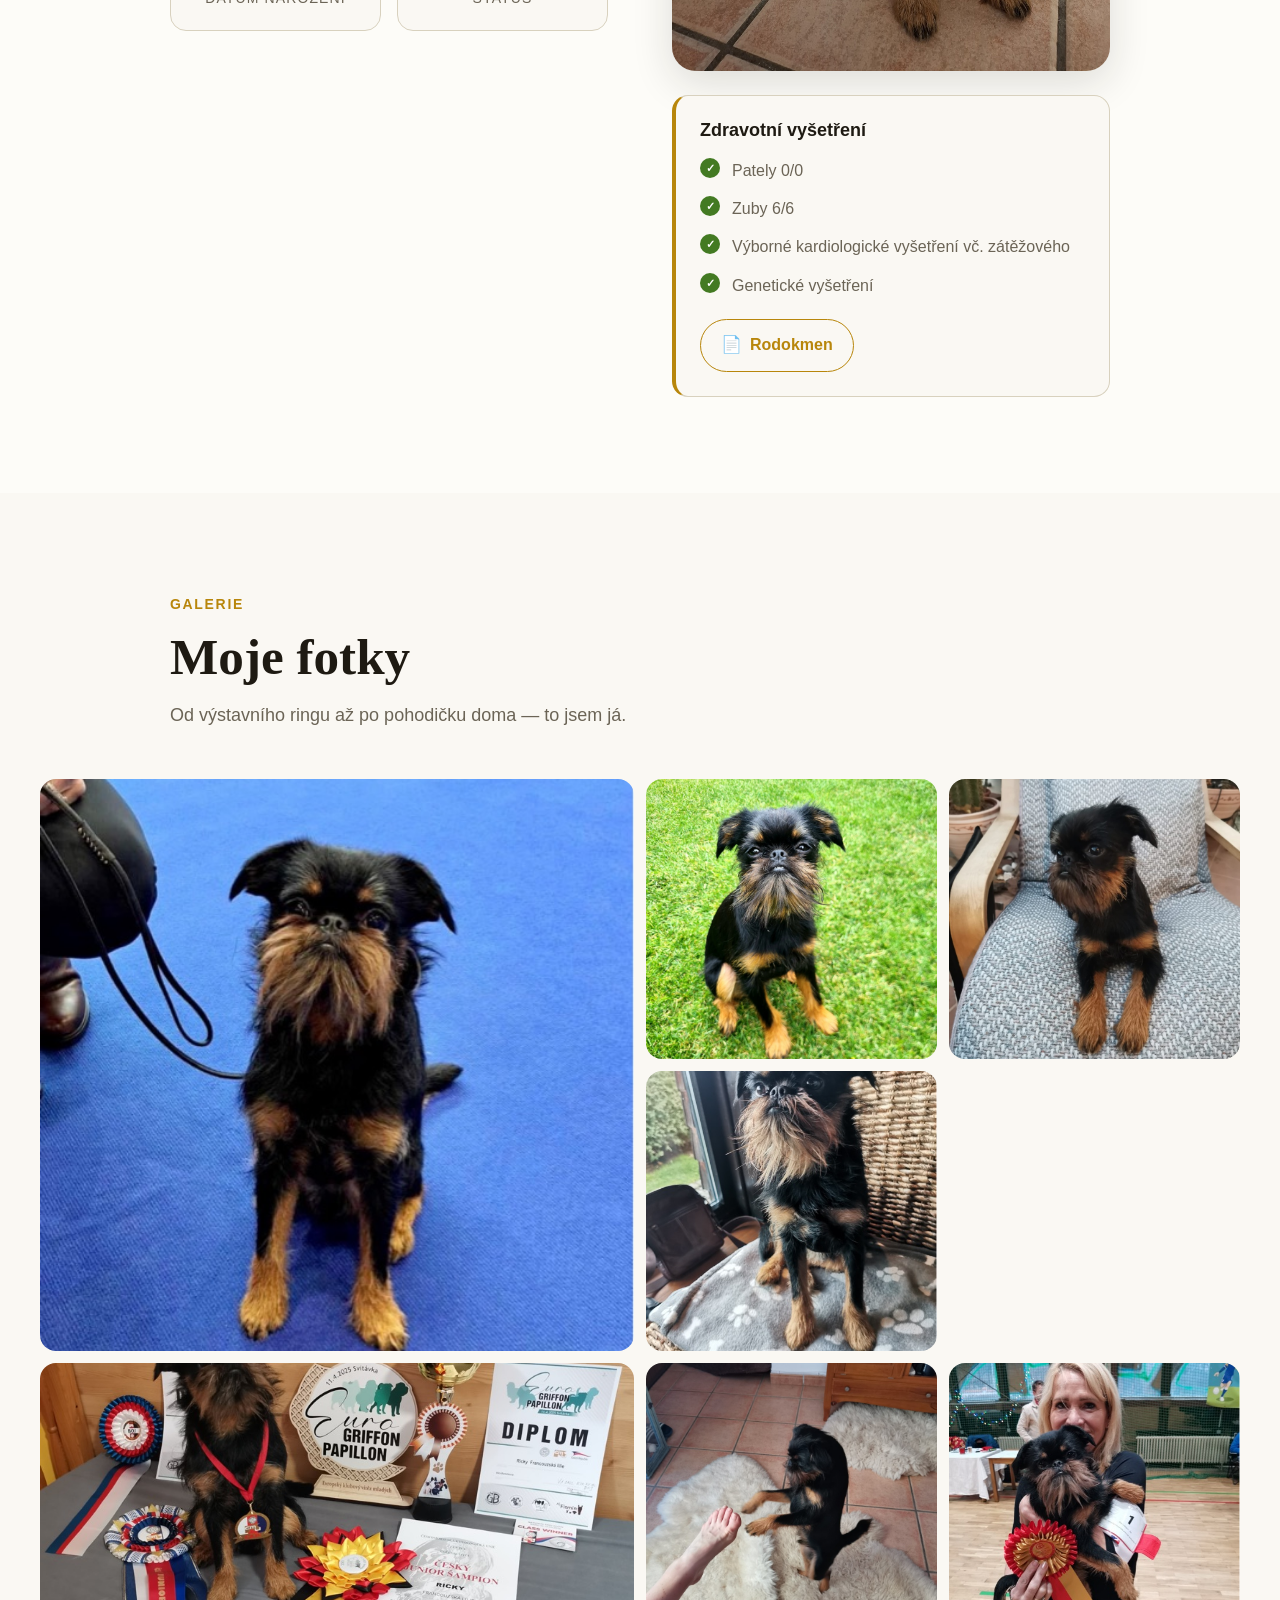
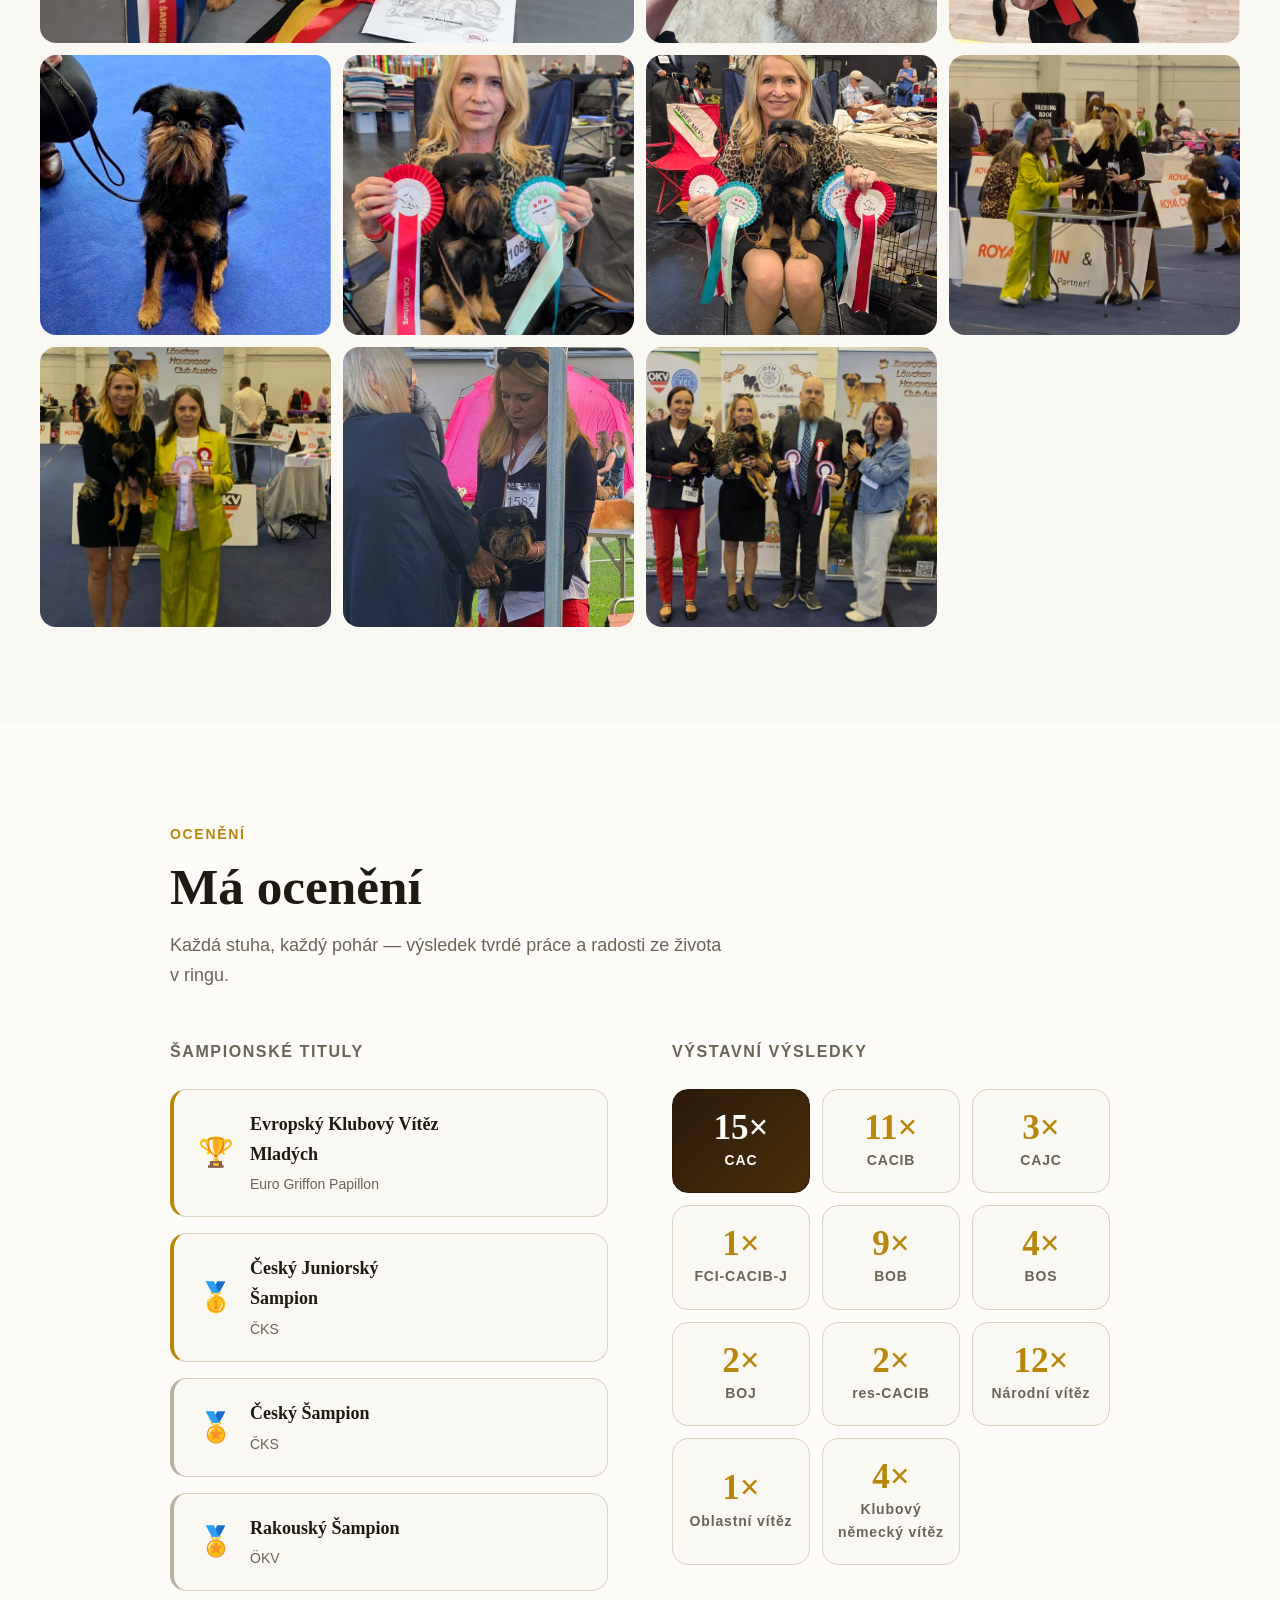
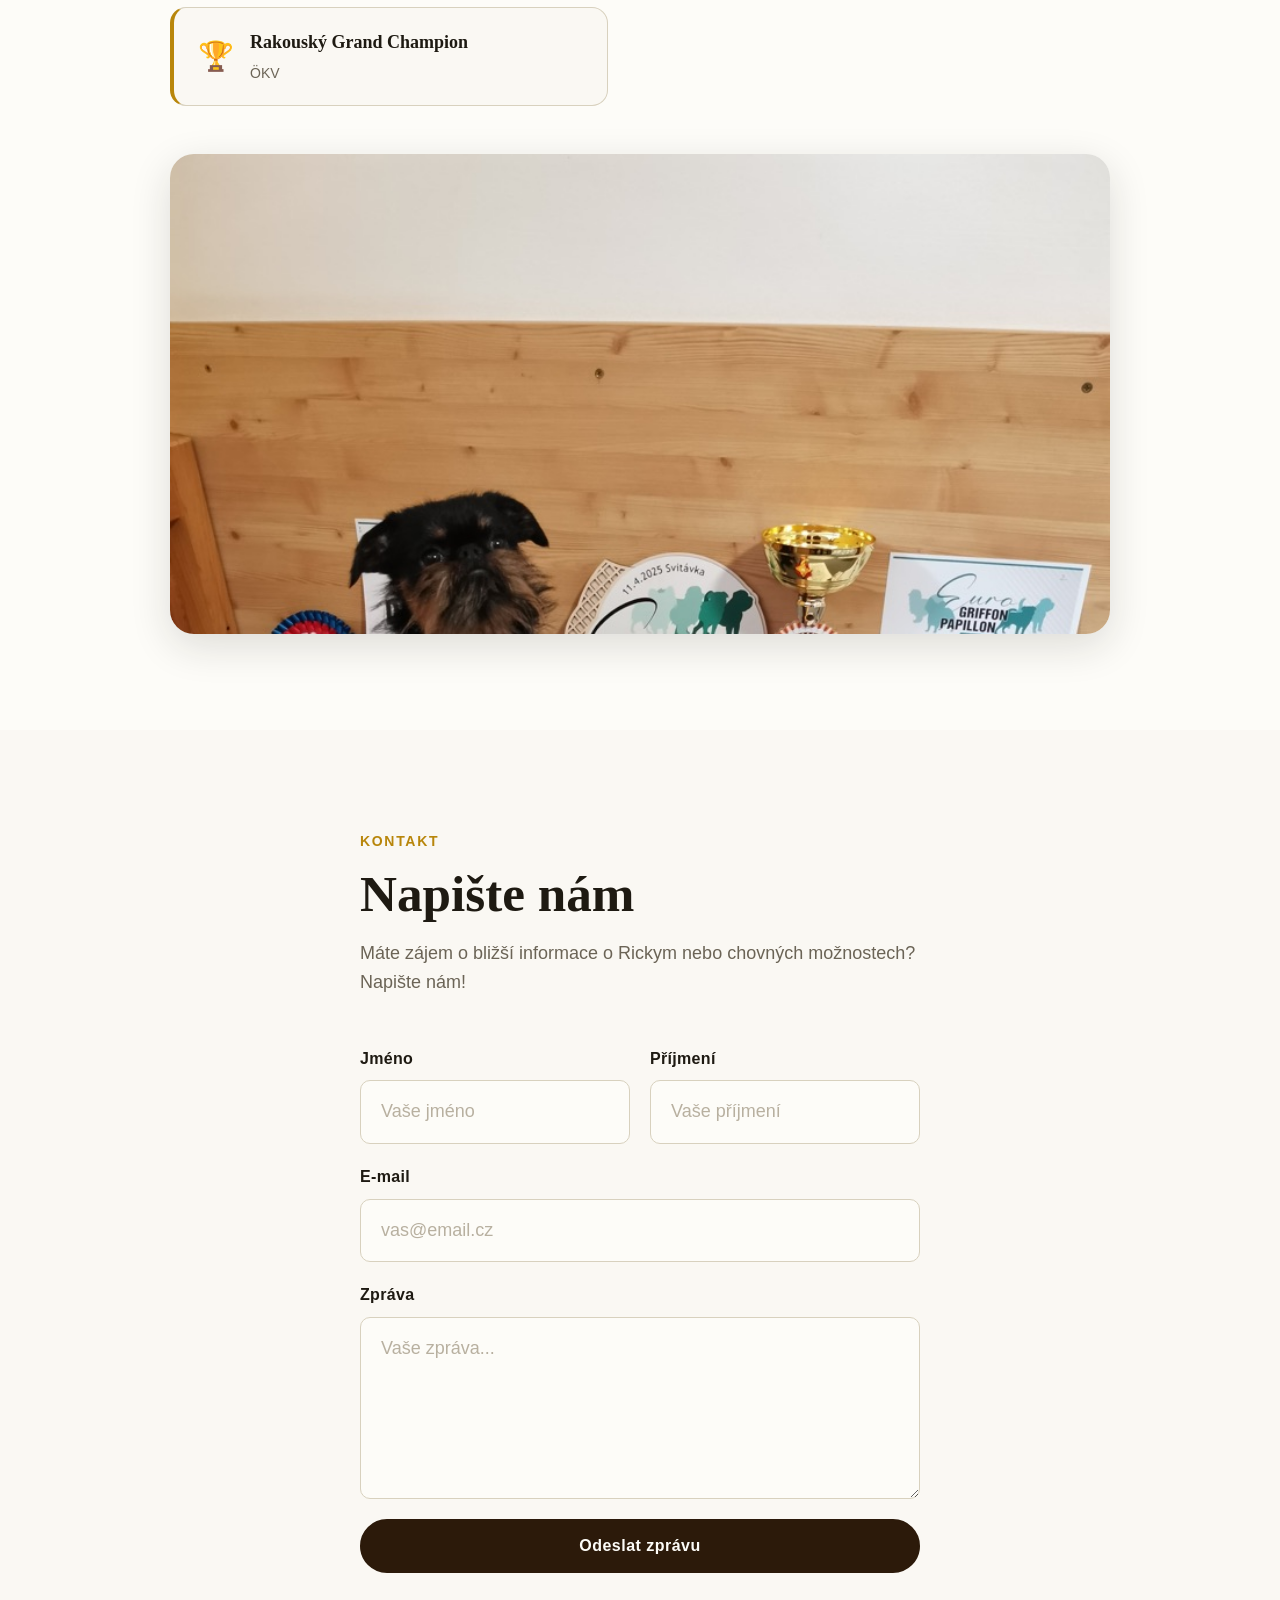
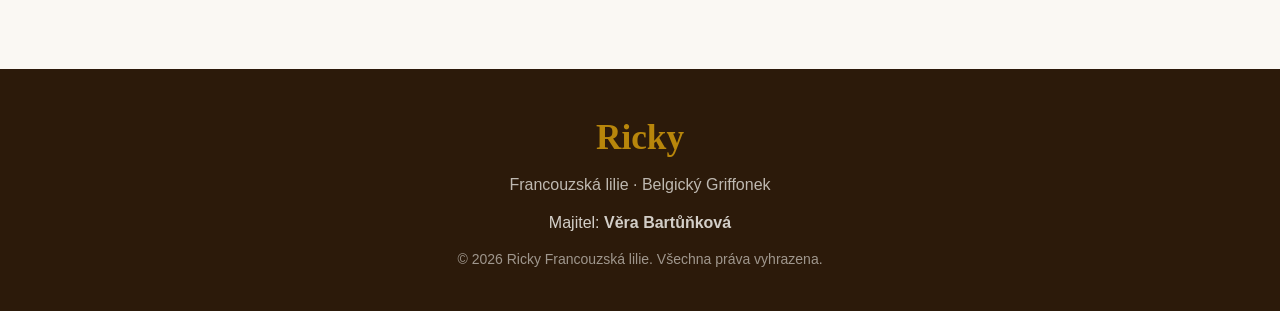
==== commit 055ca5fb: "Add files via upload" ====
--- a/index.html
+++ b/index.html
@@ -220,13 +220,6 @@
             <a href="#" class="title-card title-card--gold title-card--clickable" onclick="return false">
               <div class="title-icon">🏆</div>
               <div class="title-info">
-                <div class="title-name" data-i18n="title_international">Mezinárodní šampion krásy C.I.B.</div>
-                <div class="title-org">FCI</div>
-              </div>
-            </a>
-            <a href="#" class="title-card title-card--gold title-card--clickable" onclick="return false">
-              <div class="title-icon">🏆</div>
-              <div class="title-info">
                 <div class="title-name" data-i18n="title_austrian_gc">Rakouský Grand Champion</div>
                 <div class="title-org">ÖKV</div>
               </div>
